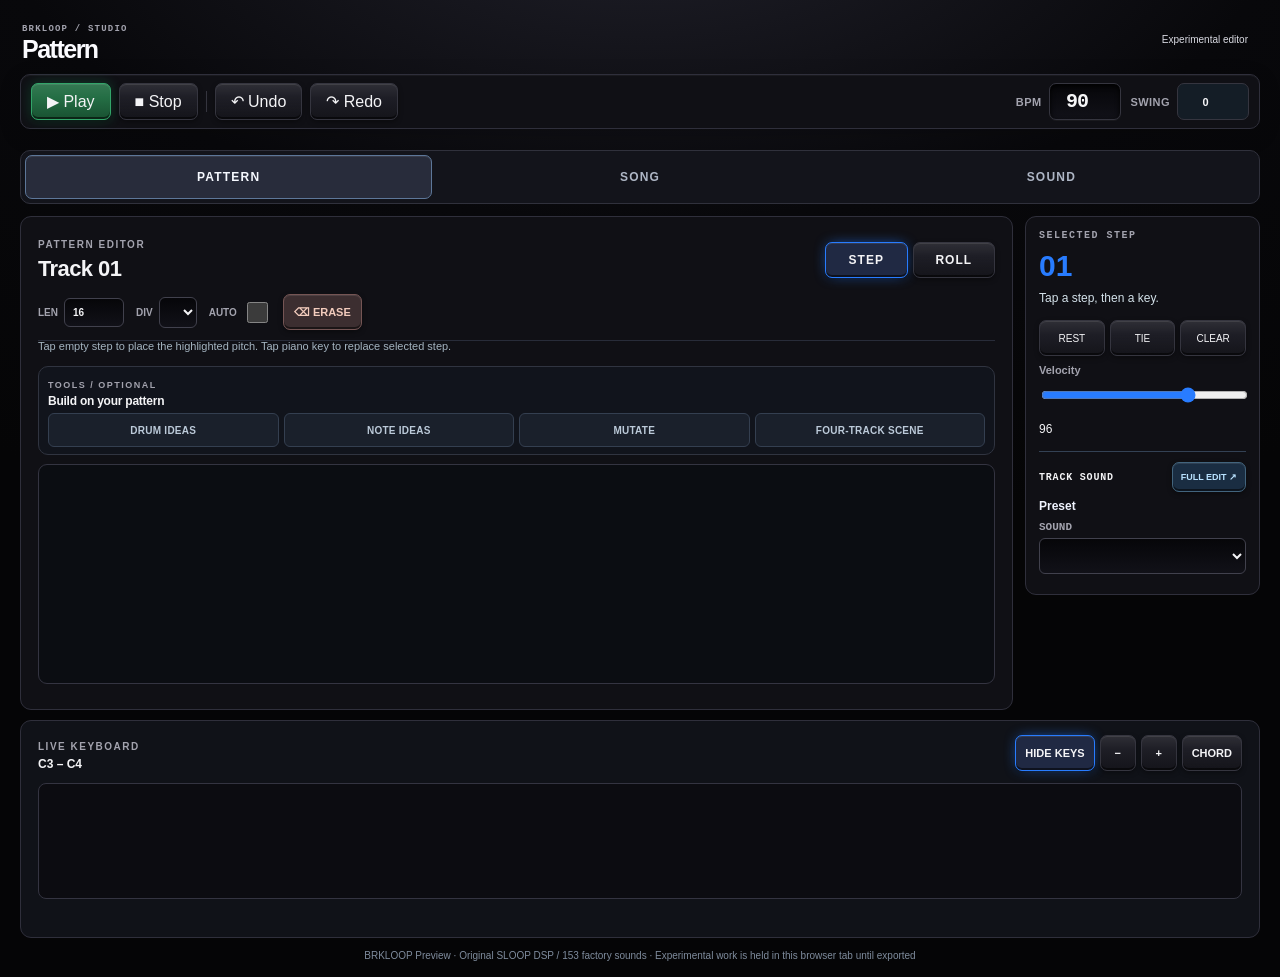
==== research/hybrid-editor/index.html @ 35d9f46b "feat(sound UX): add single-click audition of selected synth or drum kit above live sound visualizati" ====
<!doctype html>
<html lang="en"><head>
<meta charset="utf-8"><meta name="viewport" content="width=device-width,initial-scale=1,viewport-fit=cover">
<title>BRKLOOP — hybrid editor research</title>
<link rel="stylesheet" href="./prototype.css">
</head><body>
<div class="shell">
<header><div><small>BRKLOOP / STUDIO</small><h1 id="workspace-title">Pattern</h1></div><div class="status" id="status">Experimental editor</div></header>
<div class="topbar"><button id="play">▶ Play</button><button id="stop">■ Stop</button><span class="divider"></span><button id="undo" aria-label="Undo">↶ Undo</button><button id="redo" aria-label="Redo">↷ Redo</button><div class="transport-tempo"><label>BPM <input id="bpm" type="number" min="40" max="240" step="1" value="90" inputmode="numeric"></label>
<label>SWING <input id="swing" type="number" min="0" max="100" step="1" value="0" inputmode="numeric"></label></div></div>
<div class="tracks" id="tracks"></div>
<nav class="workspace-tabs" aria-label="Main workspace">
  <button id="pattern-tab" aria-pressed="true">PATTERN</button>
  <button id="song-tab" aria-pressed="false">SONG</button>
  <button id="sound-tab" aria-pressed="false">SOUND</button>
  <span id="sound-name" class="hint">Edit patterns, arrange sections or shape sound</span>
</nav>
<main class="workspace" id="workspace">
<section class="editor" id="pattern-panel">
  <div class="editor-head"><div><small>PATTERN EDITOR</small><h2 id="track-title">Track 01</h2></div><div class="mode" role="group" aria-label="Editor mode"><button id="step-mode" aria-pressed="true">STEP</button><button id="roll-mode" aria-pressed="false">ROLL</button></div></div>
  <div class="edit-options"><label>LEN <input id="length" type="number" min="1" max="64" value="16"></label><label>DIV <select id="division"></select></label><label class="auto-label">AUTO <input id="auto" type="checkbox"></label>
<div class="roll-pitch-nav" id="roll-pitch-nav" hidden><button id="roll-down" aria-label="Lower piano roll octave">−</button><strong id="roll-range">C3–B3</strong><button id="roll-up" aria-label="Raise piano roll octave">+</button></div>
<button id="quick-erase" class="quick-erase" aria-label="Erase selected note or step">⌫ ERASE</button></div>
<div class="edit-hint" id="edit-hint">Tap empty step to place the highlighted pitch. Tap piano key to replace selected step.</div>
  <section class="tool-workbench" id="tool-workbench" aria-label="Pattern ideas and transformations">
    <div class="tool-head">
      <div><small>TOOLS / OPTIONAL</small><strong id="tool-workbench-title">Build on your pattern</strong></div>
      <span class="tool-context" id="tool-context">Select an idea below</span>
    </div>
    <div class="tool-choices" id="tool-choices" role="group" aria-label="Pattern tool">
      <button id="tool-groove" type="button" aria-pressed="false" aria-expanded="false">DRUM IDEAS</button>
      <button id="tool-melody" type="button" aria-pressed="false" aria-expanded="false">NOTE IDEAS</button>
      <button id="tool-mutation" type="button" aria-pressed="false" aria-expanded="false">MUTATE</button>
      <button id="tool-scene" type="button" aria-pressed="false" aria-expanded="false">FOUR-TRACK SCENE</button>
    </div>
  </section>
  <div id="grid" class="editor-canvas" aria-label="Pattern canvas"></div>
  <section class="tool-dock" id="tool-dock">
    <div class="tool-content" id="tool-content" hidden>
<section class="scene-panel" id="scene-panel" aria-label="Compose four linked tracks">
  <div class="scene-heading">
    <div><small>COMPOSE / FOUR TRACKS</small><strong>Build a scene</strong>
      <p>Kick-locked bass · shared chord progression · arpeggio follows hi-hats. One Preview, one Apply, one Undo.</p>
    </div>
    <span class="scene-chip">4 TRACKS / SLOOP DSP</span>
  </div>
  <div class="scene-controls">
    <label>ROOT<select id="scene-root" aria-label="Scene root key">
      <option value="0">C</option><option value="1">C♯</option><option value="2">D</option>
      <option value="3">D♯</option><option value="4">E</option><option value="5">F</option>
      <option value="6">F♯</option><option value="7">G</option><option value="8">G♯</option>
      <option value="9">A</option><option value="10">A♯</option><option value="11">B</option>
    </select></label>
    <label>MODE<select id="scene-scale" aria-label="Scene musical mode">
      <option value="MINOR">MINOR</option><option value="MAJOR">MAJOR</option>
    </select></label>
    <label>CHORDS<select id="scene-progression" aria-label="Scene progression">
      <option value="MINOR">i–VI–III–VII</option>
      <option value="POP">I–V–vi–IV</option>
      <option value="CYCLE">I–vi–IV–V</option>
      <option value="RISE">I–IV–V–vi</option>
    </select></label>
    <label>DRUM GROOVE<select id="scene-groove" aria-label="Scene drum groove">
      <option value="DNB">DRUM &amp; BASS</option>
      <option value="HOUSE">HOUSE</option><option value="BREAK">BREAK</option>
      <option value="BOOM_BAP">BOOM BAP</option><option value="AMAPIANO">AMAPIANO</option>
    </select></label>
    <label>FEEL<select id="scene-feel" aria-label="Scene interplay">
      <option value="DRIVE">DRIVE</option><option value="TIGHT">TIGHT</option>
      <option value="AIRY">AIRY</option>
    </select></label>
    <label>BARS<select id="scene-length" aria-label="Scene bars">
      <option value="64">4 · 64 STEPS</option><option value="32">2 · 32 STEPS</option>
      <option value="16">1 · 16 STEPS</option>
    </select></label>
  </div>
  <div class="groove-actions scene-actions">
    <button id="scene-preview" type="button">PREVIEW SCENE</button>
    <button id="scene-next" type="button">NEXT VARIATION</button>
    <button id="scene-apply" type="button" disabled>APPLY ALL FOUR</button>
    <button id="scene-cancel" type="button" disabled>CANCEL</button>
    <span id="scene-meta" role="status" aria-live="polite">Keeps sounds and BPM. Apply replaces all four scores, synchronizes LEN/DIV, and clears old per-step locks/fills.</span>
  </div>
  <div class="scene-visual" id="scene-visual" aria-label="Shared scene drum, bass, chord and arpeggio steps"></div>
</section>
<section class="groove-panel" id="groove-panel" aria-label="Drum groove ideas" hidden>
  <div class="groove-top">
    <div><small>IDEAS / DRUM GROOVE</small><strong>Build a beat</strong><p>Preview uses the native SLOOP drum kit; Apply is one Undo step.</p></div>
    <label class="groove-select">STYLE<select id="groove-style" aria-label="Groove style">
      <option value="HOUSE">HOUSE</option><option value="BREAK">BREAK</option>
      <option value="BOOM_BAP">BOOM BAP</option><option value="DNB">DRUM &amp; BASS</option>
      <option value="AMAPIANO">AMAPIANO</option>
    </select></label>
  </div>
  <div class="groove-actions">
    <button id="groove-preview" type="button">PREVIEW</button>
    <button id="groove-next" type="button">NEXT VARIATION</button>
    <button id="groove-apply" type="button" disabled>APPLY</button>
    <button id="groove-cancel" type="button" disabled>CANCEL</button>
    <span id="groove-meta" role="status" aria-live="polite">No preview · original pattern unchanged</span>
  </div>
  <div class="groove-visual" id="groove-visual" aria-label="Non-destructive drum groove preview"></div>
</section>
<section class="melody-panel" id="melody-panel" aria-label="Bass chords and arpeggio ideas">
  <div class="melody-top">
    <div><small>IDEAS / MELODIC PART</small><strong>Build a part</strong>
      <p>Uses your selected native SLOOP instrument. Preview does not change the score; Apply creates one Undo step.</p>
    </div>
    <span class="melody-length-hint" id="melody-length-hint">LEN 16 · 1 BAR</span>
  </div>
  <div class="melody-controls">
    <label>PART<select id="melody-role" aria-label="Musical part">
      <option value="BASS">BASS</option><option value="CHORD">CHORDS</option><option value="ARP">ARPEGGIO</option>
    </select></label>
    <label>ROOT<select id="melody-root" aria-label="Root key">
      <option value="0">C</option><option value="1">C♯</option><option value="2">D</option><option value="3">D♯</option>
      <option value="4">E</option><option value="5">F</option><option value="6">F♯</option><option value="7">G</option>
      <option value="8">G♯</option><option value="9">A</option><option value="10">A♯</option><option value="11">B</option>
    </select></label>
    <label>MODE<select id="melody-scale" aria-label="Musical scale">
      <option value="MINOR">MINOR</option><option value="MAJOR">MAJOR</option>
    </select></label>
    <label>CHORDS<select id="melody-progression" aria-label="Chord progression">
      <option value="MINOR">i–VI–III–VII</option><option value="POP">I–V–vi–IV</option>
      <option value="CYCLE">I–vi–IV–V</option><option value="RISE">I–IV–V–vi</option>
    </select></label>
    <label>RHYTHM<select id="melody-rhythm" aria-label="Pattern rhythm">
      <option value="STRAIGHT">STRAIGHT</option><option value="SPARSE">SPARSE</option>
      <option value="SYNCOPATED">SYNCOPATED</option>
    </select></label>
  </div>
  <div class="groove-actions">
    <button id="melody-preview" type="button">PREVIEW</button>
    <button id="melody-next" type="button">NEXT VARIATION</button>
    <button id="melody-apply" type="button" disabled>APPLY</button>
    <button id="melody-cancel" type="button" disabled>CANCEL</button>
    <span id="melody-meta" role="status" aria-live="polite">No preview · Press Play to hear generated parts.</span>
  </div>
  <div class="melody-visual" id="melody-visual" aria-label="Non-destructive melodic idea preview"></div>
</section>
<section class="mutation-panel" id="mutation-panel" aria-label="Mutate existing pattern">
  <div class="mutation-heading">
    <div><small>EVOLVE / THIS TRACK</small><strong>Mutate your pattern</strong>
      <p>Rework the current notes or hits. Preserve the instrument, chord pitches and original score until Apply.</p>
    </div>
    <span class="mutation-preserved" id="mutation-preserved">SOURCE / EMPTY</span>
  </div>
  <div class="mutation-controls">
    <label>FOCUS<select id="mutation-mode" aria-label="Mutation focus">
      <option value="SHIFT">RHYTHM SHIFT</option>
      <option value="FILL">DENSITY +</option>
      <option value="THIN">DENSITY −</option>
      <option value="ACCENT">ACCENTS</option>
      <option value="HUMANIZE">MICROTIMING</option>
    </select></label>
    <label>AMOUNT <output for="mutation-amount" id="mutation-amount-value">35%</output>
      <input id="mutation-amount" aria-label="Mutation amount" type="range" min="0" max="100" step="5" value="35">
    </label>
  </div>
  <div class="groove-actions">
    <button id="mutation-preview" type="button">PREVIEW MUTATION</button>
    <button id="mutation-next" type="button">NEXT VARIATION</button>
    <button id="mutation-apply" type="button" disabled>APPLY</button>
    <button id="mutation-cancel" type="button" disabled>CANCEL</button>
    <span id="mutation-meta" role="status" aria-live="polite">Enter notes or drum hits first.</span>
  </div>
  <div class="mutation-visual" id="mutation-visual" aria-label="Pattern before and after mutation"></div>
</section>
    </div>
  </section>
</section>
<section class="editor song-workspace" id="song-workspace" hidden>
<section class="song-panel" id="song-panel" aria-label="Song arranger">
  <div class="song-head"><div><small>SONG / ARRANGEMENT</small><strong>Arrange a song</strong>
    <p>Generate distinct intro, verse, chorus, breakdown and outro sections. Audition each part or play the complete song with native SLOOP.</p>
  </div><span class="song-chip" id="song-chip">MULTI-SCENE</span></div>
  <div class="song-controls">
    <label>FORM<select id="song-form" aria-label="Song form">
      <option value="FULL">FULL · 8 SECTIONS</option><option value="SHORT">SHORT · 4 SECTIONS</option>
    </select></label>
    <label>ROOT<select id="song-root" aria-label="Song key root">
      <option value="0">C</option><option value="1">C♯</option><option value="2">D</option>
      <option value="3">D♯</option><option value="4">E</option><option value="5">F</option>
      <option value="6">F♯</option><option value="7">G</option><option value="8">G♯</option>
      <option value="9" selected>A</option><option value="10">A♯</option><option value="11">B</option>
    </select></label>
    <label>SCALE<select id="song-scale" aria-label="Song scale">
      <option value="MINOR">MINOR</option><option value="MAJOR">MAJOR</option>
    </select></label>
    <label>HARMONY<select id="song-progression" aria-label="Song progression">
      <option value="MINOR">i–VI–III–VII</option><option value="POP">I–V–vi–IV</option>
      <option value="CYCLE">I–vi–IV–V</option><option value="RISE">I–IV–V–vi</option>
    </select></label>
    <label>GROOVE<select id="song-groove" aria-label="Song groove">
      <option value="DNB">DRUM &amp; BASS</option><option value="BREAK">BREAK</option>
      <option value="HOUSE">HOUSE</option><option value="BOOM_BAP">BOOM BAP</option>
      <option value="AMAPIANO">AMAPIANO</option>
    </select></label>
  </div>
  <div class="groove-actions song-actions">
    <button id="song-generate" type="button">GENERATE SONG</button>
    <button id="song-next" type="button" disabled>EVOLVE UNLOCKED</button>
    <button id="song-play" type="button" disabled>▶ PLAY SONG</button>
    <button id="song-apply" type="button" disabled>APPLY SECTION</button>
    <button id="song-export" type="button" disabled>EXPORT JSON</button>
    <button id="song-cancel" type="button" disabled>CANCEL</button>
  </div>
  <div class="song-now" id="song-now" role="status" aria-live="polite">Generate a song. Your current four-track pattern is preserved until Apply Section.</div>
  <div class="song-timeline" id="song-timeline" aria-label="Song section timeline"></div>
  <div class="song-editbar" id="song-editbar" hidden aria-label="Selected song section controls">
    <label>SELECTED DURATION<select id="song-repeats" aria-label="Selected section duration" disabled>
      <option value="1">4 BARS</option>
      <option value="2">8 BARS</option>
      <option value="3">12 BARS</option>
      <option value="4">16 BARS</option>
    </select></label>
    <div class="song-edit-actions">
      <button id="song-left" type="button" aria-label="Move section left" disabled>← MOVE</button>
      <button id="song-right" type="button" aria-label="Move section right" disabled>MOVE →</button>
      <button id="song-lock" type="button" disabled>LOCK</button>
      <button id="song-regen" type="button" disabled>REMAKE</button>
      <details class="song-more" id="song-more">
        <summary>MORE ACTIONS</summary>
        <div class="song-more-actions">
          <button id="song-duplicate" type="button" disabled>DUPLICATE</button>
          <button id="song-delete" type="button" disabled>DELETE</button>
          <button id="song-edit-undo" type="button" disabled>↶ SONG UNDO</button>
          <button id="song-edit-redo" type="button" disabled>↷ SONG REDO</button>
        </div>
      </details>
    </div>
  </div>
  <p class="song-footnote">Move, duplicate or delete sections; duration repeats each native 4-bar scene for 4–16 bars. Lock a keeper, then Evolve Unlocked to regenerate only the others. Song Undo/Redo manages arrangement edits separately from the pattern editor's Undo. Play Song loops through the complete form. Apply Section copies the selected native scene to the editor; Export JSON preserves the full edited arrangement.</p>
</section>
</section>
<section class="editor sound-panel" id="sound-panel" hidden>
  <div class="sound-header">
    <div class="sound-identity"><small>SOUND WORKSPACE · SLOOP DSP</small><h2 id="sound-title">Wobble</h2><span class="hint" id="sound-subtitle">Native factory preset</span></div>
    <div class="sound-header-actions">
      <button type="button" id="sound-audition" aria-label="Hear selected native instrument">▶ HEAR</button>
      <span class="sound-live"><span class="live-dot"></span> NATIVE DSP</span>
    </div>
  </div>
  <div class="sound-selectors">
    <label id="engine-wrap">ENGINE<select id="engine-select" aria-label="Sound engine"></select></label>
    <label id="preset-wrap">FACTORY SOUND<select id="preset-select" aria-label="Factory preset"></select></label>
    <label id="kit-wrap" hidden>DRUM KIT<select id="kit-select" aria-label="Drum kit"></select></label>
  </div>
  <div class="sound-scope" id="sound-scope">
    <div class="scope-head"><div><small>AUDIO / ORIGINAL SLOOP ENGINE</small><strong>Oscilloscope</strong></div>
      <div class="scope-stats"><span id="scope-state">PLAY OR AUDITION TO SEE SIGNAL</span><strong id="scope-peak">—</strong></div>
    </div>
    <canvas id="scope-canvas" width="960" height="180" role="img" aria-label="Actual mono sum of the native SLOOP audio output"></canvas>
    <div class="scope-footer">REAL OUTPUT · stereo sum · 96-point sample · ~11 updates/sec</div>
  </div>
  <section class="sound-visuals" id="sound-visuals" aria-label="Visual sound shaping">
    <div class="sound-viz" data-viz="envelope">
      <button class="viz-jump" type="button" data-sound-jump="envelope" aria-label="Edit amplitude envelope">
        <span class="viz-title">ENVELOPE</span><span class="viz-cta">EDIT ↗</span>
      </button>
      <svg id="viz-envelope" viewBox="0 0 320 112" role="img" aria-label="ADSR amplitude envelope shape">
        <path class="viz-grid" d="M 8 98 H 310 M 8 55 H 310 M 8 12 H 310"/>
        <path class="viz-area" id="viz-env-fill" d=""/>
        <path class="viz-line" id="viz-env-line" d=""/>
        <g id="viz-env-handles"></g>
      </svg>
      <div class="viz-caption" id="viz-envelope-caption">Attack · Decay · Sustain · Release</div>
    </div>
    <div class="sound-viz" data-viz="lfo">
      <button class="viz-jump" type="button" data-sound-jump="lfo" aria-label="Edit LFO modulation">
        <span class="viz-title">LFO</span><span class="viz-cta">EDIT ↗</span>
      </button>
      <svg id="viz-lfo" viewBox="0 0 320 112" role="img" aria-label="LFO wave shape preview">
        <path class="viz-grid" d="M 8 56 H 310 M 8 12 H 310 M 8 100 H 310"/>
        <path class="viz-line" id="viz-lfo-line" d=""/>
      </svg>
      <div class="viz-caption" id="viz-lfo-caption">Wave · Rate · Modulation</div>
    </div>
    <div class="sound-viz" data-viz="filter">
      <button class="viz-jump" type="button" data-sound-jump="filter" aria-label="Edit filter shaping">
        <span class="viz-title">FILTER</span><span class="viz-cta">EDIT ↗</span>
      </button>
      <svg id="viz-filter" viewBox="0 0 320 112" role="img" aria-label="Schematic filter shape preview">
        <path class="viz-grid" d="M 8 98 H 310 M 8 55 H 310 M 8 12 H 310"/>
        <path class="viz-area" id="viz-filter-fill" d=""/>
        <path class="viz-line" id="viz-filter-line" d=""/>
      </svg>
      <div class="viz-caption" id="viz-filter-caption">Cutoff / resonance-style representation · schematic</div>
    </div>
  </section>
  <nav class="sound-pages" id="sound-pages" aria-label="Sound section">
    <button data-sound-page="tone" aria-pressed="true">TONE</button>
    <button data-sound-page="envelope" aria-pressed="false">ENV</button>
    <button data-sound-page="lfo" aria-pressed="false">LFO</button>
    <button data-sound-page="fx" aria-pressed="false">FX</button>
    <button data-sound-page="performance" aria-pressed="false">PLAY</button>
    <button data-sound-page="mix" aria-pressed="false">MIX</button>
    <button data-sound-page="advanced" aria-pressed="false">ALL</button>
  </nav>
  <section class="sound-page" data-page="tone">
    <div class="sound-section"><div class="section-title">INSTRUMENT CONTROLS <span class="section-info">LIVE · ORIGINAL SLOOP DSP</span></div><div class="sound-controls sound-dials" id="sound-macros"></div></div>
    <details class="sound-extras" id="tone-extras"><summary>FILTER · PITCH · OTHER CONTROLS</summary>
      <div class="sound-section"><div class="sound-controls" id="sound-shape"></div></div>
    </details>
  </section>
  <section class="sound-page" data-page="envelope" hidden>
    <div class="sound-section"><div class="section-title">AMPLITUDE ENVELOPE <span class="section-info">ATTACK · DECAY · SUSTAIN · RELEASE</span></div><div class="sound-controls" id="sound-envelope"></div></div>
  </section>
  <section class="sound-page" data-page="lfo" hidden>
    <div class="sound-section"><div class="section-title">LOW-FREQUENCY OSCILLATOR <span class="section-info">MODULATION DESTINATIONS</span></div><div class="sound-controls" id="sound-lfo"></div></div>
  </section>
  <section class="sound-page" data-page="fx" hidden>
    <div class="sound-section"><div class="section-title">TRACK EFFECTS <span class="section-info">SEND · INSERT · MIX</span></div><div class="sound-controls" id="sound-fx"></div></div>
  </section>
  <section class="sound-page" data-page="performance" hidden>
    <div class="sound-section"><div class="section-title">SEQUENCER, ARP &amp; VOICE</div><div class="sound-controls" id="sound-performance"></div></div>
  </section>
  <section class="sound-page" data-page="mix" hidden>
    <div class="sound-section"><div class="section-title">TRACK MIXER</div><div class="sound-controls" id="sound-mix"></div></div>
  </section>
  <section class="sound-page" data-page="advanced" hidden>
    <div class="sound-section"><div class="section-title">ORIGINAL SLOOP PARAMETERS</div><p class="hint">The complete source parameter catalog, including rarely used features. Search by name or numeric parameter ID.</p>
    <label class="sound-search-label">SEARCH <input id="sound-search" type="search" placeholder="LFO filter, 14, glide…" autocomplete="off"></label></div>
    <details class="sound-advanced" id="all-params"><summary>TRACK PARAMETERS · <span id="param-count">63</span></summary><div class="sound-controls" id="sound-advanced-controls"></div></details>
    <details class="sound-advanced" id="all-globals"><summary>GLOBAL / MASTER · <span id="global-count">49</span></summary><p class="hint">Some device, MIDI, save and system commands are hardware-only. A visible parameter is not proof of browser audio support.</p><div class="sound-controls" id="sound-global-controls"></div></details>
  </section>
</section>
<aside class="inspector" id="inspector"><div class="label">SELECTED STEP</div><div class="selected" id="selected">01</div><div id="notes">Tap a step, then a key.</div><div class="inspector-actions"><button id="rest">REST</button><button id="tie">TIE</button><button id="clear">CLEAR</button></div><label>Velocity <input type="range" id="velocity" min="1" max="127" value="96"></label><output id="velocity-value">96</output><div class="quick-sound" id="quick-sound">
    <div class="quick-sound-head"><strong>TRACK SOUND</strong><button type="button" id="quick-sound-open">FULL EDIT ↗</button></div>
    <div class="quick-sound-name" id="quick-sound-name">Preset</div>
    <label class="quick-sound-preset">SOUND
      <select id="quick-sound-preset" aria-label="Choose track sound"></select>
    </label>
    <div class="quick-sound-controls" id="quick-sound-controls"></div>
  </div></aside>
</main>
<div class="keyboard-area" id="keyboard-area">
<div class="keys-head"><div><small>LIVE KEYBOARD</small><strong id="key-label">C3 – C4</strong></div><div><button id="toggle-keyboard" aria-pressed="true">HIDE KEYS</button><button id="oct-down" aria-label="Octave down">−</button><button id="oct-up" aria-label="Octave up">+</button><button id="chord" aria-pressed="false">CHORD</button><button id="chord-done" hidden>Done</button><button id="chord-cancel" hidden>Cancel</button></div></div>
<div id="keyboard" class="keyboard"></div>
<div id="chord-preview" class="hint"></div>
</div>
<footer>BRKLOOP Preview · Original SLOOP DSP / 153 factory sounds · Experimental work is held in this browser tab until exported</footer>
</div>
<script type="module" src="./prototype.js"></script>
</body></html>
---- research/hybrid-editor/prototype.css ----
:root{color-scheme:dark;--bg:#10141a;--surface:#1a222b;--card:#222c37;--edge:#394754;--light:#e8f1f4;--muted:#91a5b4;--accent:#ebbd70;--lane:#81c4d0;font-family:Inter,-apple-system,BlinkMacSystemFont,"Segoe UI",sans-serif}
*{box-sizing:border-box}body{margin:0;background:radial-gradient(ellipse at top,#27343c 0%,#10141a 55%);color:var(--light)}
button,input,select{font:inherit}button{cursor:pointer;border-radius:7px;border:1px solid var(--edge);background:var(--card);color:var(--light);min-height:36px;touch-action:manipulation}button:focus-visible,input:focus-visible,select:focus-visible{outline:2px solid var(--accent);outline-offset:2px}button[aria-pressed="true"]{border-color:var(--accent);background:#524131;color:#ffe5b1}
input,select{border:1px solid var(--edge);background:#17212a;color:var(--light);border-radius:6px;padding:8px}input[type=checkbox]{width:21px;height:21px;accent-color:var(--accent)}
.shell{max-width:1500px;margin:0 auto;padding:20px 24px;display:grid;gap:12px}
header,.topbar,.editor-head,.edit-options,.keys-head{display:flex;align-items:center;justify-content:space-between;gap:12px}header{padding:6px 3px}header h1{font-size:28px;letter-spacing:-.8px;margin:2px 0}small,.label{font-size:10px;letter-spacing:1.5px;font-weight:850;color:var(--muted)}.status,.hint{font-size:11px;color:var(--muted)}.status{white-space:nowrap;padding:9px;background:#1f3036;border-radius:7px;border:1px solid #40535b}
.topbar{justify-content:flex-start;background:var(--surface);border:1px solid var(--edge);padding:10px;border-radius:10px;flex-wrap:wrap}.topbar>button{padding:0 15px}.topbar>#play{background:#3d684b;border-color:#709476}.topbar .hint{margin-left:auto}.divider{height:21px;width:1px;background:var(--edge)}
.tracks{display:grid;grid-template-columns:repeat(4,minmax(0,1fr));gap:9px}.track{display:flex;flex-direction:column;text-align:left;gap:3px;padding:10px 12px;min-width:0;background:#1b2731}.track.active{border-color:var(--accent);background:#283542}.track small{font-size:9px}.track strong{font-size:12px}.track span{font-size:10px;color:var(--muted)}
.workspace{display:grid;grid-template-columns:minmax(0,1fr) 235px;gap:12px;align-items:start}
.editor,.inspector,.keyboard-area{background:var(--surface);border:1px solid var(--edge);border-radius:11px;padding:17px;min-width:0}
.editor{min-height:395px}.editor-head h2{font-size:22px;letter-spacing:-.6px;margin:4px 0}.mode{display:grid;grid-template-columns:1fr 1fr;min-width:170px;gap:5px}.mode button{font-size:12px;font-weight:900;letter-spacing:1px}
.edit-options{justify-content:flex-start;flex-wrap:wrap;margin:16px 0 14px}.edit-options label{display:flex;gap:6px;align-items:center;font-size:10px;color:var(--muted);font-weight:750}.edit-options input[type=number]{width:60px}.edit-options select{max-width:95px}.tools{display:flex;gap:4px;margin-left:auto}.tools button{font-size:11px;padding:0 10px}
.editor-canvas{border-radius:9px;border:1px solid #31414e;background:#141e28;max-height:min(510px,57vh);overflow:auto;padding:12px;overscroll-behavior:contain;scrollbar-color:#44535f transparent}
.step-section{margin-bottom:18px}.step-section:last-child{margin:0}.section-title{font-size:10px;font-weight:850;letter-spacing:1px;color:var(--muted);margin-bottom:8px}
.step-row{display:grid;grid-template-columns:repeat(8,minmax(0,1fr));gap:6px;margin-bottom:7px}.step-cell{min-width:0;height:58px;border:1px solid #43515c;background:#24313b;position:relative;display:flex;flex-direction:column;align-items:center;justify-content:center;gap:4px}
.step-cell .number{font-size:10px;color:#8ea5b3;font-variant-numeric:tabular-nums}.step-cell .pitch{font-size:11px;font-weight:800;color:#e7e9e7}.step-cell.active{background:#534732;border-color:#cda46a}.step-cell.selected{outline:2px solid var(--accent);outline-offset:-3px}
.roll-scroll{overflow:auto;max-width:100%;max-height:100%;border-radius:5px;scrollbar-color:#586a78 #17222b}
.roll-grid{display:grid;min-width:max-content;grid-auto-rows:35px;gap:1px;background:#354555;border:1px solid #374755;width:max-content}
.roll-corner,.roll-step,.roll-note-label,.roll-cell{display:flex;justify-content:center;align-items:center;min-width:0;background:#1b2833;font-size:10px}
.roll-step{font-weight:750;color:var(--muted);position:sticky;top:0;z-index:2}
.roll-corner{position:sticky;top:0;left:0;z-index:4}
.roll-note-label{position:sticky;left:0;z-index:3;color:#a9becc;background:#253441;font-weight:750}
.roll-cell{border:0;border-radius:0;min-height:35px;height:35px;background:#1b2833;color:transparent;padding:0;touch-action:pan-x pan-y}
.roll-cell.beat{background:#253441}.roll-cell.on{background:#b68d5d;color:#10151b}
.roll-cell.selected{box-shadow:inset 0 0 0 2px #f6d9a4}
.roll-cell:focus-visible{outline-offset:-2px;z-index:1}.roll-cell.empty-selected{background:#3c4541}
.inspector{display:grid;gap:11px}.inspector .selected{font-size:30px;font-weight:900;color:var(--accent)}.inspector #notes{font-size:12px;color:#d3e1e9;min-height:21px}.inspector-actions{display:flex;gap:5px}.inspector-actions button{flex:1;font-size:10px;padding:0 4px}.inspector label{font-size:11px;color:var(--muted);font-weight:700}.inspector input{width:100%;accent-color:var(--accent)}.inspector output{font-size:12px}
.keyboard-area{padding:14px 17px}.keys-head{margin-bottom:12px}.keys-head strong{display:block;margin-top:3px;font-size:12px}.keys-head>div:last-child{display:flex;flex-wrap:wrap;gap:5px}.keys-head button{min-width:36px;padding:0 9px;font-size:11px;font-weight:800}
.keyboard{height:116px;position:relative;touch-action:manipulation;background:#131922;border-radius:8px;overflow:hidden;border:1px solid #4d5662}
.piano-whites{display:grid;grid-template-columns:repeat(8,minmax(0,1fr));gap:2px;height:100%}
.white-key{height:100%;border-radius:0 0 6px 6px;background:linear-gradient(#faf8f2,#ced5d9);color:#37444f;border-color:#aaa;display:flex;align-items:flex-end;justify-content:center;padding-bottom:10px;font-size:11px;font-weight:900}
.black-key{position:absolute;top:0;width:8.2%;height:62%;transform:translateX(-50%);background:linear-gradient(#465463,#121a22);border-radius:0 0 5px 5px;border-color:#1a2530;z-index:1;font-size:9px;padding-top:35px;font-weight:800}
.piano-key.chosen{outline:3px solid var(--accent);outline-offset:-3px}.piano-key:active{background:var(--accent);color:#151a20}
#chord-preview{margin-top:8px;min-height:16px}footer{text-align:center;color:#83939f;font-size:10px;padding:2px}
@media(max-width:900px){.shell{padding:11px}.workspace{grid-template-columns:1fr}.editor{min-height:320px;padding:12px}.inspector{grid-template-columns:repeat(2,minmax(0,1fr));gap:8px;padding:12px}.inspector .selected{font-size:23px}.inspector .hint{grid-column:1/-1}.inspector-actions{grid-column:1/-1}.inspector label,.inspector input{align-self:center}.editor-canvas{max-height:46vh}.topbar .hint{display:none}.tracks{gap:5px}.track{padding:9px 6px}.keyboard-area{padding:11px}.shell{gap:9px}}
@media(max-width:390px){.shell{padding:7px;gap:7px}header h1{font-size:23px}.status{padding:7px;font-size:9px}.track strong{font-size:10px}.track span{font-size:9px}.editor-head h2{font-size:18px}.mode{min-width:140px}.step-row{gap:3px}.step-cell{height:55px}.step-cell .pitch{font-size:10px}.edit-options{gap:6px}.tools{margin-left:0}.edit-options label{font-size:9px}.keyboard{height:97px}.white-key{font-size:9px}.black-key{font-size:8px}}


/* Preview Lab 02: direct musical entry and engine-aware native Sound workspace */
[hidden]{display:none!important}
.workspace-tabs{display:flex;gap:6px;align-items:center;flex-wrap:wrap;padding:6px;background:var(--surface);border:1px solid var(--edge);border-radius:9px}
.workspace-tabs button{padding:0 21px;font-weight:850;font-size:12px;letter-spacing:.8px}
.workspace-tabs .hint{margin-left:auto;margin-right:8px}
.workspace.sound-open{grid-template-columns:minmax(0,1fr)}
.edit-hint{font-size:11px;color:#a4b4c0;line-height:1.4;margin:-5px 0 12px}
.roll-pitch-nav{display:flex;align-items:center;gap:4px;margin-left:auto}
.roll-pitch-nav button{min-width:31px;min-height:36px}
.roll-pitch-nav strong{font-size:11px;color:#e6edf2;min-width:59px;text-align:center}
.quick-erase{background:#3c2e30;border-color:#755554;color:#f3ccbd;font-size:11px;padding:0 10px;font-weight:850;white-space:nowrap}
.editor-head{position:sticky;top:0;z-index:5;background:var(--surface);padding-bottom:7px}
.edit-options{position:sticky;top:60px;z-index:5;background:var(--surface);padding:3px 0 9px;margin:8px 0 6px}
.roll-step,.roll-note-label,.roll-cell{user-select:none;-webkit-user-select:none}
.roll-cell{cursor:crosshair}
.roll-cell.on{background:#d0a16a;color:#1c2024}
.roll-cell:active,.step-cell:active{filter:brightness(1.24)}
.roll-cell.selected{box-shadow:inset 0 0 0 2px #f9e3ae}
.sound-panel{min-height:0}
.sound-selectors{display:grid;grid-template-columns:repeat(2,minmax(0,1fr));gap:10px;margin:16px 0}
.sound-selectors label{display:flex;flex-direction:column;gap:7px;min-width:0;font-size:10px;letter-spacing:.6px;font-weight:800;color:var(--muted)}
.sound-selectors select{font-weight:800;width:100%;height:44px}
.sound-section{border-top:1px solid var(--edge);margin-top:13px;padding-top:13px}
.sound-controls{display:grid;grid-template-columns:repeat(auto-fit,minmax(155px,1fr));gap:10px;padding:7px 0}
.sound-control{background:#202c36;border:1px solid #394b57;border-radius:8px;display:flex;min-width:0;flex-direction:column;gap:8px;padding:11px}
.sound-control .control-title{display:flex;align-items:center;justify-content:space-between;gap:8px;color:#bacbd7;font-size:10px;font-weight:850;letter-spacing:.35px}
.sound-control .control-title output{font-size:11px;color:#f1d4a3;font-variant-numeric:tabular-nums;letter-spacing:0}
.sound-control input[type=range]{width:100%;padding:0;accent-color:var(--accent);border:none;cursor:ew-resize}
.sound-control select{height:36px;width:100%;font-size:12px}
.sound-advanced{border:1px solid var(--edge);border-radius:8px;margin-top:13px;padding:10px 13px}
.sound-advanced summary{cursor:pointer;min-height:30px;display:flex;align-items:center;font-size:12px;font-weight:850;color:var(--light)}
.sound-advanced summary::before{content:'+';color:var(--accent);margin-right:9px}
.sound-advanced[open] summary::before{content:'−'}
.sound-advanced p.hint{margin:8px 0}
.keyboard-area{z-index:8}
.keyboard-area .piano-key{touch-action:manipulation}
@media(max-width:900px){
 .workspace-tabs{position:sticky;top:0;z-index:12}
 .workspace-tabs button{flex:1}
 .workspace-tabs .hint{display:none}
 .editor-head{top:45px}
 .edit-options{top:105px;gap:5px}
 .editor-canvas{max-height:49vh}
 .edit-hint{font-size:10px;margin-bottom:7px}
 .sound-selectors{grid-template-columns:1fr}
 .sound-controls{grid-template-columns:repeat(2,minmax(0,1fr));gap:7px}
 .sound-control{padding:8px}
 .sound-panel{padding:13px}
 .keyboard-area{position:sticky;bottom:env(safe-area-inset-bottom, 0px);box-shadow:0 -4px 24px rgba(0,0,0,.5)}
 .keyboard-area.keys-collapsed{padding:8px 11px}
 .keyboard-area.keys-collapsed .keys-head{margin:0}
 .keys-head{gap:7px}
 .keys-head button{min-width:34px}
}
@media(max-width:390px){
 .edit-options{top:96px}
 .roll-pitch-nav{margin-left:0}
 .quick-erase{min-height:34px;padding:0 7px;font-size:10px}
 .sound-controls{grid-template-columns:repeat(2,minmax(0,1fr))}
 .sound-selectors select{height:41px}
 .editor-head{top:41px}
}

/* Native parity preview: transport is always visible while experimenting. */
.transport-tempo{display:flex;align-items:center;gap:10px;flex-wrap:wrap;margin-left:auto}
.transport-tempo label{display:flex;align-items:center;gap:7px;color:var(--muted);font-size:11px;font-weight:800;letter-spacing:.04em}
.transport-tempo input{width:72px;height:37px;text-align:center;background:#141d26;color:var(--light);border:1px solid var(--edge);border-radius:7px;font-weight:850}
.transport-tempo input:focus{outline:2px solid var(--accent)}
.sound-section .section-title{display:flex;gap:7px;align-items:center;justify-content:space-between}
.section-info{font-size:10px;opacity:.6;font-weight:500;text-align:right}
@media(max-width:550px){
  .topbar{flex-wrap:wrap}
  .transport-tempo{width:100%;margin-left:0;justify-content:space-between;border-top:1px solid var(--edge);padding-top:8px}
  .transport-tempo label{flex:1;justify-content:space-between}
  .transport-tempo input{width:76px;height:40px}
  .sound-section .section-info{display:none}
}


/* Sound workspace v3: a compact instrument panel, not a database dump. */
.sound-panel{background:#161f29;border-color:#435260;padding:18px;min-height:0}
.sound-header{display:flex;justify-content:space-between;align-items:center;gap:14px;border-bottom:1px solid #334454;padding:0 0 14px}
.sound-identity h2{font-size:clamp(20px,3vw,29px);font-weight:820;line-height:1.15;margin:5px 0 3px;color:#f5e9d7}
.sound-identity small{font-size:10px;letter-spacing:1px}
.sound-identity .hint{font-weight:650;letter-spacing:.04em}
.sound-live{display:flex;align-items:center;gap:7px;flex:none;color:#b5cebb;font-size:10px;letter-spacing:.09em;font-weight:800}
.live-dot{width:7px;height:7px;border-radius:50%;background:#9cdb9f;box-shadow:0 0 10px #9cdb9f80}
.sound-selectors{grid-template-columns:repeat(2,minmax(0,1fr));gap:10px;margin:12px 0}
.sound-selectors label{color:#adbac6;font-size:10px}
.sound-selectors select{font-size:14px;height:44px;background:#202c38;border-color:#475967}
.sound-pages{display:flex;gap:4px;overflow-x:auto;scrollbar-width:thin;border:1px solid #3c4b5a;border-radius:9px;background:#101a23;padding:5px;margin:10px 0 13px;overscroll-behavior-x:contain}
.sound-pages button{min-width:70px;flex:1;padding:10px 12px;font-size:11px;font-weight:850;letter-spacing:.06em;white-space:nowrap;background:transparent;border:1px solid transparent;color:#a9bac8;min-height:41px}
.sound-pages button[aria-pressed=true]{color:#1a1c1e;background:#e8bf81;border-color:#e8bf81;box-shadow:0 1px 8px #e8bf8126}
.sound-pages button:active{filter:brightness(1.1)}
.sound-page{min-height:175px}
.sound-page .sound-section{border-top:0;margin:0;padding:0}
.sound-page .sound-section+.sound-section{margin-top:17px;padding-top:16px;border-top:1px solid #354455}
.sound-page .section-title{color:#d5dce4;font-size:11px;letter-spacing:.1em;margin-bottom:8px;line-height:1.5}
.sound-page .section-info{color:#7992a2}
.sound-page .sound-controls{grid-template-columns:repeat(2,minmax(0,1fr));gap:6px 10px;padding:0}
.sound-control{display:grid;grid-template-columns:minmax(95px,117px) minmax(0,1fr) 42px;align-items:center;column-gap:9px;min-height:54px;padding:10px 11px;border:1px solid #334656;border-radius:7px;background:#1e2b37}
.sound-control .control-name{font-size:12px;letter-spacing:0;font-weight:650;line-height:1.25;color:#cedae2;overflow-wrap:anywhere}
.sound-control .control-value{text-align:right;color:#ffcc81;font-size:13px;font-weight:850;font-variant-numeric:tabular-nums}
.sound-control input[type=range]{grid-column:2;width:100%;margin:0;padding:0;height:29px;accent-color:#ebb773;touch-action:none}
.sound-control select{grid-column:2 / span 2;width:100%;height:36px;min-height:36px;padding:5px 8px;font-size:12px;border-color:#516471;background:#131e27}
.sound-control:focus-within{border-color:#d5aa72;background:#263745}
.sound-help{font-size:13px;color:#aabcc9;line-height:1.6;padding:12px 5px}
.sound-search-label{display:flex;gap:12px;align-items:center;max-width:700px;font-size:11px;font-weight:750;color:#b4c8d5;margin:8px 0 16px}
.sound-search-label input{flex:1;min-width:0;font-size:14px;height:42px}
.sound-advanced{background:#1a2732;padding:11px;border-color:#415360}
.sound-advanced summary{font-size:12px;letter-spacing:.04em;color:#e2e7e9}
.sound-advanced .sound-controls{margin-top:11px}
.sound-advanced .hint{line-height:1.4}
.sound-panel input[type=range]::-webkit-slider-thumb{cursor:ew-resize}
@media(max-width:940px){
 .sound-panel{padding:12px}
 .sound-page .sound-controls{grid-template-columns:1fr}
 .sound-control{min-height:53px;grid-template-columns:minmax(105px,129px) minmax(0,1fr) 40px}
 .sound-pages{position:sticky;top:48px;z-index:11;box-shadow:0 8px 17px #080f1590;margin-top:8px}
 .sound-pages button{min-width:63px;flex:1 0 auto;padding:10px 8px}
}
@media(max-width:550px){
 .sound-panel{border-radius:9px}
 .sound-selectors{grid-template-columns:1fr;gap:9px}
 .sound-selectors select{height:42px}
 .sound-header{align-items:flex-start}
 .sound-live{font-size:9px;padding-top:3px}
 .sound-control{grid-template-columns:minmax(98px,114px) minmax(0,1fr) 35px;padding:8px 9px;column-gap:8px;min-height:51px}
 .sound-control .control-name{font-size:12px}
 .sound-control .control-value{font-size:12px}
 .sound-page .sound-controls{gap:5px}
 .sound-page .section-title{margin-bottom:6px}
 .sound-pages{top:45px}
}


/* SLOOP Live #88-inspired tactile skin, adapted for BRKLOOP's existing editor.
   Original controls and DSP bindings are unchanged. No external assets/fonts. */
:root{
  --bg:#060609;--surface:#101015;--card:#1b1b23;--edge:#35353f;
  --light:#f4f4f6;--muted:#a3a3ae;--accent:#287cff;--lane:#28a8e9;
  --glass:linear-gradient(180deg,#060609,#111118);
  --sheen:linear-gradient(180deg,rgba(255,255,255,.085),rgba(255,255,255,.01) 40%,rgba(0,0,0,.25));
  --key-shadow:inset 0 1px 0 rgba(255,255,255,.09),inset 0 -2px 0 rgba(0,0,0,.55),0 2px 5px rgba(0,0,0,.35);
}
body{background:radial-gradient(100% 65% at 50% -10%,#20202a 0%,#08080b 50%,#050506 100%);}
button{background:var(--card) var(--sheen);border-color:var(--edge);box-shadow:var(--key-shadow);
  transition:background-color .18s,color .18s,border-color .18s,box-shadow .22s,transform .08s;}
button:active:not(:disabled){transform:translateY(1px);filter:brightness(1.2);}
button[aria-pressed=true]{background:#202943;border-color:var(--accent);color:var(--light);
  box-shadow:var(--key-shadow),0 0 14px -4px var(--accent);}
input,select{background:var(--glass);border-color:#41414d;color:var(--light);}
header small,.label,.track small,.section-title,.groove-select{font-family:ui-monospace,Menlo,Consolas,monospace;}
header h1{color:#fbfbff;letter-spacing:-.06em;}
.topbar,.workspace-tabs,.editor,.keyboard-area,.inspector{background:var(--surface);border-color:#2f2f3b;}
.topbar{box-shadow:inset 0 1px 0 rgba(255,255,255,.045),0 6px 22px rgba(0,0,0,.16);}
.topbar #bpm{font-family:ui-monospace,Menlo,Consolas,monospace;font-size:20px;font-weight:900;letter-spacing:-.05em;
  background:var(--glass);box-shadow:inset 0 2px 5px #000,0 1px 0 #4443;}
.topbar>#play{background:#216c42 var(--sheen);border-color:#32a569;box-shadow:var(--key-shadow),0 0 12px #1ecc7044;}
.topbar>#play:hover{box-shadow:var(--key-shadow),0 0 20px #1ecc7070;}
.track{background:#17171e var(--sheen);border:1px solid #393944;box-shadow:var(--key-shadow);border-radius:8px;position:relative;overflow:hidden;}
.track:before{content:'';position:absolute;inset:0 auto 0 0;width:4px;background:var(--track-accent,#287cff);opacity:.8;}
.track:nth-child(1){--track-accent:#287cff;}
.track:nth-child(2){--track-accent:#1ecc70;}
.track:nth-child(3){--track-accent:#ffc618;}
.track:nth-child(4){--track-accent:#ff621a;}
.track.active{background:#1d202c;border-color:var(--track-accent);box-shadow:var(--key-shadow),0 0 19px -4px var(--track-accent);}
.shell[data-track="0"]{--accent:#287cff;}
.shell[data-track="1"]{--accent:#1ecc70;}
.shell[data-track="2"]{--accent:#ffc618;}
.shell[data-track="3"]{--accent:#ff621a;}
.editor-canvas{background:#0b0d12;border-color:#343441;}
.step-cell{background:#171a24;border-color:#373944;box-shadow:var(--key-shadow);}
.step-cell.active{background:#282e3f;border-color:var(--accent);box-shadow:var(--key-shadow),0 0 14px -4px var(--accent);}
.step-cell.selected{outline:2px solid var(--accent);}
.roll-grid{background:#22252f;border-color:#35353e;}
.roll-cell{background:#141721;}
.roll-cell.beat{background:#1d202d;}
.roll-cell.on{background:var(--accent);color:#07070a;box-shadow:inset 0 0 12px #fff4;}
.roll-cell.selected{box-shadow:inset 0 0 0 2px #fff;}
.sound-panel{background:#101015;border-color:#333541;}
.sound-control{background:#191b24;border-color:#313540;box-shadow:inset 0 1px 0 #ffffff0a;}
.sound-control:focus-within{background:#202434;border-color:var(--accent);}
.sound-pages{background:#0a0b10;border-color:#343441;}
.sound-pages button[aria-pressed=true]{background:var(--accent);border-color:var(--accent);color:#050509;box-shadow:0 0 16px -3px var(--accent);}
.sound-control input[type=range],.inspector input{accent-color:var(--accent);}
.sound-control .control-value{color:var(--accent);font-family:ui-monospace,Menlo,Consolas,monospace;}
.sound-header{border-bottom-color:#343441;}
.sound-identity h2{color:var(--light);}
.sound-section .section-title{color:var(--light);}
.keyboard{background:#0c0c11;border-color:#343441;}
.status{background:var(--glass);border-color:#343441;color:#dadbe3;box-shadow:inset 0 2px 6px #0006;}
.groove-panel{margin:6px 0 14px;padding:14px;background:#0c0d13;border:1px solid #343542;border-radius:11px;
  box-shadow:inset 0 1px 0 #ffffff0a;}
.groove-top{display:flex;justify-content:space-between;align-items:center;gap:14px;}
.groove-top strong{display:block;font-size:20px;line-height:1.1;margin:5px 0;}
.groove-top p{margin:4px 0 0;color:var(--muted);font-size:11px;line-height:1.4;}
.groove-select{display:grid;gap:5px;font-size:10px;color:var(--muted);font-weight:800;white-space:nowrap;}
.groove-select select{min-width:140px;height:40px;font-family:inherit;}
.groove-actions{display:flex;gap:6px;flex-wrap:wrap;align-items:center;margin:13px 0 11px;}
.groove-actions button{min-height:40px;padding:0 11px;font-size:11px;font-weight:850;letter-spacing:.03em;}
#groove-preview,#groove-next{border-color:#436290;}
#groove-apply:not(:disabled){background:#255632;border-color:#3bbb76;box-shadow:var(--key-shadow),0 0 16px -5px #1ecc70;}
#groove-meta{flex:1 1 190px;color:#adb1c1;font-size:11px;line-height:1.35;}
.groove-visual{display:grid;gap:3px;overflow-x:auto;overscroll-behavior-x:contain;padding:8px;
  border:1px solid #252b38;border-radius:7px;background:var(--glass);}
.groove-mini-row{display:grid;gap:3px;align-items:center;min-width:max-content;}
.groove-row-name{font:10px/16px ui-monospace,Menlo,Consolas,monospace;color:#bfc7d6;}
.groove-mini-cell{display:block;width:100%;height:14px;border-radius:2px;background:#1d202c;box-shadow:inset 0 1px 0 #ffffff09;}
.groove-mini-cell.beat{background:#292d3a;}
.groove-mini-cell.on{background:#ff621a;box-shadow:0 0 8px #ff621a85,inset 0 1px 1px #ffffff55;}
.groove-mini-row:nth-child(2) .groove-mini-cell.on{background:#ffc618;box-shadow:0 0 8px #ffc61865;}
.groove-mini-row:nth-child(3) .groove-mini-cell.on{background:#1ecc70;box-shadow:0 0 8px #1ecc7075;}
.groove-mini-row:nth-child(4) .groove-mini-cell.on{background:#287cff;box-shadow:0 0 8px #287cff75;}
@media(max-width:600px){
  .groove-panel{padding:10px;}
  .groove-top{align-items:flex-start;}
  .groove-top strong{font-size:17px;}
  .groove-select select{min-width:116px;max-width:130px;}
  .groove-actions button{flex:1 1 auto;}
  .groove-mini-cell{height:12px;min-width:11px;}
  .shell{padding:9px;gap:8px;}
  .sound-pages button{min-height:42px;}
}
@media(prefers-reduced-motion:reduce){
  button,.groove-mini-cell{transition:none!important;animation:none!important;}
}

/* Melodic ideas: compact SLOOP Live-style step overview, phone and desktop. */
.melody-panel{margin:6px 0 14px;padding:14px;background:#0c0d13;border:1px solid #343542;
  border-radius:11px;box-shadow:inset 0 1px 0 #ffffff0a;}
.melody-top{display:flex;gap:12px;align-items:flex-start;justify-content:space-between;}
.melody-top strong{display:block;font-size:20px;line-height:1.15;margin:5px 0;}
.melody-top p{font-size:11px;line-height:1.5;color:var(--muted);margin:4px 0 0;}
.melody-length-hint{font:10px/1.6 ui-monospace,Menlo,monospace;border-radius:6px;
  padding:5px 8px;white-space:nowrap;background:#172436;border:1px solid #325074;color:#b9d8ff;}
.melody-controls{display:grid;grid-template-columns:1fr .7fr .85fr 1.35fr 1.1fr;gap:7px;margin:13px 0 3px;}
.melody-controls label{display:grid;gap:5px;min-width:0;color:#acb6c5;letter-spacing:.04em;
  font:bold 10px/1.35 ui-monospace,Menlo,Consolas,monospace;}
.melody-controls select{width:100%;min-width:0;height:39px;border-radius:6px;
  padding:5px 7px;font-size:12px;color:#f2f5ff;}
#melody-preview,#melody-next{border-color:#44629a;}
#melody-apply:not(:disabled){background:#255632;border-color:#3bbb76;
  box-shadow:var(--key-shadow),0 0 16px -5px #1ecc70;}
.melody-visual{display:grid;gap:5px;overflow-x:auto;padding:10px;border:1px solid #282c38;
  border-radius:8px;background:var(--glass);}
.melody-mini-row{display:grid;gap:4px;align-items:center;}
.melody-mini-cell{min-width:0;height:27px;display:grid;place-items:center;border-radius:4px;
  background:#1d202c;box-shadow:inset 0 1px 0 #ffffff09;
  font:12px/1 ui-monospace,Menlo,monospace;color:#646d81;}
.melody-mini-cell.beat{background:#282d3b;}
.melody-mini-cell.on{background:var(--accent);color:#030407;font-weight:900;
  box-shadow:0 0 11px -3px var(--accent),inset 0 1px 0 #ffffff55;}
@media(max-width:750px){
  .melody-controls{grid-template-columns:repeat(3,minmax(0,1fr));}
  .melody-top strong{font-size:17px;}
  .melody-panel{padding:10px;}
  .melody-mini-cell{height:24px;}
}
@media(max-width:390px){
  .melody-controls{grid-template-columns:repeat(2,minmax(0,1fr));}
  .melody-length-hint{font-size:9px;padding:4px 5px;}
  .melody-mini-cell{height:22px;min-width:12px;}
}

/* Mutation lab: quiet comparison of unchanged/changed musical steps.
   Uses the existing per-track tactile/LED palette, no external assets. */
.mutation-panel{margin:6px 0 14px;padding:13px 14px;background:#0d0e15;
  border:1px solid #383b48;border-radius:11px;box-shadow:inset 0 1px 0 #ffffff12;}
.mutation-heading{display:flex;justify-content:space-between;align-items:flex-start;gap:12px;}
.mutation-heading strong{display:block;font-size:19px;letter-spacing:-.02em;margin:4px 0;}
.mutation-heading p{font-size:11px;color:#acb6c5;margin:3px 0 0;line-height:1.45;}
.mutation-preserved{background:#152536;border:1px solid #31516e;border-radius:6px;
  padding:6px 8px;white-space:nowrap;color:#b5cfe3;font:10px/1.6 ui-monospace,Menlo,monospace;}
.mutation-controls{display:grid;grid-template-columns:minmax(180px,1fr) minmax(170px,1fr);
  gap:10px;margin:13px 0 2px;align-items:end;}
.mutation-controls label{display:grid;gap:4px;color:#afbac9;font-size:10px;
  font-family:ui-monospace,Menlo,monospace;font-weight:800;}
.mutation-controls select{height:40px;padding:7px;font-size:12px;}
.mutation-controls input[type=range]{accent-color:var(--accent);height:27px;touch-action:none;width:100%;}
#mutation-amount-value{display:inline;font:inherit;font-weight:900;color:var(--accent);}
#mutation-preview,#mutation-next{border-color:#44629a;}
#mutation-apply:not(:disabled){background:#255632;border-color:#3bbb76;
  box-shadow:var(--key-shadow),0 0 16px -5px #1ecc70;}
.mutation-visual{display:grid;gap:5px;overflow-x:auto;padding:9px;border:1px solid #2d313b;
  border-radius:8px;background:var(--glass);}
.mutation-mini-row{display:grid;align-items:center;gap:4px;}
.mutation-mini-cell{min-width:0;display:grid;place-items:center;height:24px;
  font:11px/1 ui-monospace,Menlo,monospace;color:#5d6881;background:#202431;border-radius:3px;}
.mutation-mini-cell.beat{background:#292e3a;}
.mutation-mini-cell.on{background:#344158;color:#d4e3ff;}
.mutation-mini-cell.changed{background:var(--accent);color:#07070a;font-weight:900;
  box-shadow:0 0 12px -4px var(--accent);}
@media(max-width:600px){
  .mutation-panel{padding:10px;}
  .mutation-heading strong{font-size:17px;}
  .mutation-controls{grid-template-columns:1fr 1fr;gap:7px;}
  .mutation-mini-cell{height:22px;min-width:12px;}
  .mutation-preserved{font-size:9px;padding:4px 5px;}
}
@media(max-width:390px){
  .mutation-controls{grid-template-columns:1fr;}
}

/* Linked four-track composition / compact tactile SLOOP-Live-inspired LEDs. */
.scene-panel{margin:0 0 14px;padding:15px 16px;border:1px solid #334558;border-radius:12px;
  background:linear-gradient(155deg,#151b2a,#0b0d14 55%);box-shadow:inset 0 1px 0 #ffffff0c,0 8px 30px #0003;}
.scene-heading{display:flex;justify-content:space-between;gap:12px;align-items:flex-start;}
.scene-heading strong{display:block;font-size:23px;letter-spacing:-.04em;margin:5px 0;}
.scene-heading p{margin:4px 0 0;font-size:11px;line-height:1.5;color:#adbdcc;}
.scene-chip{font:10px/1.5 ui-monospace,Menlo,monospace;font-weight:900;
  white-space:nowrap;color:#acd4ff;border:1px solid #31577c;border-radius:5px;padding:6px;
  background:#152941;}
.scene-controls{display:grid;grid-template-columns:.58fr .75fr 1.25fr 1.16fr .8fr .9fr;
  gap:7px;margin:14px 0 11px;}
.scene-controls label{min-width:0;display:grid;gap:6px;font:bold 10px/1.25 ui-monospace,Menlo,monospace;
  color:#b7c9d9;letter-spacing:.05em;}
.scene-controls select{width:100%;min-width:0;height:42px;padding:6px 7px;
  font-size:12px;color:#f3f5fc;background:#0b111d;border-color:#3a5066;}
.scene-actions{margin:11px 0 10px;}
#scene-preview,#scene-next{background:#202b43;border-color:#3e72a7;}
#scene-apply:not(:disabled){background:#1d653f;border-color:#37bd77;color:#e7fff0;
  box-shadow:var(--key-shadow),0 0 16px -4px #25a96b;}
.scene-visual{display:grid;grid-template-columns:repeat(2,minmax(0,1fr));gap:9px;}
.scene-bar{border:1px solid #323c4a;background:#0a111c;border-radius:8px;padding:8px;min-width:0;}
.scene-bar-head{font:bold 10px/1.2 ui-monospace,Menlo,monospace;
  color:#a5b9d2;margin-bottom:7px;letter-spacing:.06em;}
.scene-bar-row{display:grid;grid-template-columns:54px repeat(16,minmax(0,1fr));
  gap:3px;align-items:center;margin:4px 0;min-width:0;}
.scene-row-name{font:bold 9px/1.1 ui-monospace,Menlo,monospace;color:#a4b4c6;}
.scene-led{display:block;min-width:0;height:13px;border-radius:2px;background:#1b2636;
  box-shadow:inset 0 1px 0 #ffffff0a;}
.scene-led.beat{background:#293449;}
.scene-bar-row[data-track="3"]{--scene-color:#ff621a;}
.scene-bar-row[data-track="0"]{--scene-color:#287cff;}
.scene-bar-row[data-track="1"]{--scene-color:#1ecc70;}
.scene-bar-row[data-track="2"]{--scene-color:#ffc618;}
.scene-led.on{background:var(--scene-color);
  box-shadow:0 0 10px -3px var(--scene-color),inset 0 1px 0 #ffffff75;}
@media(max-width:850px){.scene-controls{grid-template-columns:repeat(3,minmax(0,1fr));}
  .scene-visual{grid-template-columns:1fr;}}
@media(max-width:560px){.scene-panel{padding:11px;}
  .scene-heading strong{font-size:19px;}
  .scene-chip{font-size:8px;max-width:80px;white-space:normal;text-align:center;}
  .scene-bar{padding:7px 5px;}
  .scene-bar-row{gap:2px;grid-template-columns:46px repeat(16,minmax(0,1fr));}
  .scene-row-name{font-size:8px;}
  .scene-led{height:12px;}
  .scene-actions button{flex:1 1 auto;}
}
@media(max-width:350px){.scene-controls{grid-template-columns:repeat(2,minmax(0,1fr));}
  .scene-led{height:10px;}}

/* SONG: song-form editing stays above single-scene ideas. Every card represents
   four bars on a native 64-step SLOOP grid; the arranger does not use web timers. */
.song-panel{margin:0 0 14px;padding:15px 16px;border:1px solid #526070;border-radius:12px;
  background:linear-gradient(145deg,#1b2132 0%,#10141f 55%,#101015);
  box-shadow:inset 0 1px 0 #ffffff12,0 7px 24px #0004;}
.song-head{display:flex;justify-content:space-between;align-items:flex-start;gap:10px;}
.song-head strong{display:block;font-size:23px;letter-spacing:-.04em;margin:4px 0;}
.song-head p{font-size:11px;line-height:1.5;color:#b5c0cf;margin:3px 0 0;}
.song-chip{border:1px solid #477b95;background:#173044;color:#aee4f4;
  font:bold 10px/1.4 ui-monospace,Menlo,monospace;white-space:nowrap;
  padding:5px 7px;border-radius:5px;}
.song-controls{display:grid;grid-template-columns:1.2fr .5fr .7fr 1.2fr 1.2fr;gap:7px;margin:13px 0 10px;}
.song-controls label{display:grid;gap:5px;min-width:0;font:bold 10px/1.25 ui-monospace,Menlo,monospace;color:#b5c3d2;}
.song-controls select{width:100%;min-width:0;height:40px;padding:6px;color:#e4edff;font-size:12px;
  border:1px solid #4b5d6b;background:#0c1220;}
.song-actions{margin:11px 0 8px;}
#song-generate,#song-next{border-color:#468ca7;}
#song-play:not(:disabled){background:#205a45;border-color:#38b37a;color:#e8fff1;}
#song-apply:not(:disabled){background:#224e7e;border-color:#4088c8;}
.song-now{font:11px/1.5 ui-monospace,Menlo,monospace;color:#c6d5e8;
  margin:9px 0;border-bottom:1px solid #2b384c;padding-bottom:8px;}
.song-timeline{display:flex;gap:7px;overflow-x:auto;scroll-snap-type:x mandatory;
  padding:4px 2px 10px;}
.song-section{min-width:150px;max-width:205px;flex:1 0 150px;display:flex;flex-direction:column;
  text-align:left;gap:3px;padding:10px 9px;background:#161d29;color:#d0deee;
  border:1px solid #334b63;border-radius:8px;scroll-snap-align:start;cursor:pointer;}
.song-section-num{font:10px/1.3 ui-monospace,Menlo,monospace;opacity:.7;}
.song-section-title{font-size:14px;letter-spacing:.02em;}
.song-section-sub{font-size:10px;color:#9fb4c8;}
.song-section-bars{margin-top:auto;font:9px/1.6 ui-monospace,Menlo,monospace;color:#94aabf;}
.song-section.selected{background:#1b3754;border-color:#72acdb;
  box-shadow:inset 0 2px 0 #72acdb;}
.song-section.playing{outline:2px solid #35d98d;outline-offset:0;
  box-shadow:0 0 14px -4px #24b47f;}
.song-footnote{font-size:10px;color:#9cacc0;line-height:1.6;margin:3px 0 0;}
@media(max-width:780px){.song-controls{grid-template-columns:repeat(3,minmax(0,1fr));}
  .song-panel{padding:11px;}.song-head strong{font-size:20px;}
  .song-section{min-width:139px;flex-basis:139px;}
}
@media(max-width:420px){.song-controls{grid-template-columns:repeat(2,minmax(0,1fr));}
  .song-chip{font-size:9px;padding:4px;max-width:85px;white-space:normal;text-align:center;}
  .song-section{min-width:128px;flex-basis:128px;}
}

/* Arrange editing: compact timeline modifiers with responsive wrapping and
   clear per-section lock/duration state. Independent Song Undo controls. */
.song-editbar{display:grid;grid-template-columns:124px minmax(0,1fr);gap:10px;
  align-items:end;padding:10px 0;border-top:1px solid #2a394d;}
.song-editbar label{display:grid;gap:5px;min-width:0;
  color:#b7c6d7;font:bold 10px/1.35 ui-monospace,Menlo,monospace;}
.song-editbar select{width:100%;min-width:0;height:36px;padding:6px 5px;
  border-radius:6px;background:#101c2a;color:#e4f3ff;border:1px solid #426081;}
.song-edit-actions{display:flex;flex-wrap:wrap;gap:5px;min-width:0;}
.song-edit-actions button{font-size:10px;min-height:36px;padding:7px 9px;white-space:nowrap;}
#song-lock[aria-pressed="true"]{border-color:#d5aa55;color:#ffdb7c;
  background:#4b371e;}
#song-regen:not(:disabled),#song-duplicate:not(:disabled){border-color:#3d729a;}
#song-edit-undo:not(:disabled),#song-edit-redo:not(:disabled){border-color:#55718e;}
.song-section[aria-pressed="true"]{border-color:#72acdb;}
.song-section.locked{border-color:#a78344;background:#26201b;}
.song-section.locked .song-section-title:after{content:"  ▣";color:#f4cd6d;}
.song-section .song-section-bars{white-space:normal;}
@media(max-width:800px){.song-editbar{grid-template-columns:1fr;gap:8px;}}
@media(max-width:520px){.song-edit-actions{display:grid;grid-template-columns:repeat(3,minmax(0,1fr));}
  .song-edit-actions button{min-width:0;white-space:normal;font-size:10px;padding:6px 3px;}
}

/* Focused workspace UI v1. Pattern is an editor, Song is a separate document,
   Sound is a parameter desk. All existing features remain available. */
.shell{max-width:1320px;gap:10px;padding:14px 20px;}
header{align-items:center;gap:14px;padding:3px 2px 1px;}
header h1{font-size:25px;margin:0;line-height:1.12;}
header small{letter-spacing:1.2px;font-size:9px;}
.status{white-space:normal;overflow-wrap:anywhere;max-width:min(48vw,650px);
  text-align:right;padding:6px 10px;line-height:1.4;font-size:10px;
  border:0;background:transparent;box-shadow:none;}
.workspace-tabs{display:grid;grid-template-columns:repeat(3,minmax(0,1fr));
  width:100%;margin:1px 0 2px;padding:4px;gap:4px;border-radius:10px;
  background:#13141b;border-color:#30313c;}
.workspace-tabs button{min-width:0;min-height:44px;border-radius:7px;font-weight:800;
  box-shadow:none;letter-spacing:.1em;transition:background .13s;}
.workspace-tabs button[aria-pressed="false"]{background:transparent;border-color:transparent;color:#aeb6c5;}
.workspace-tabs button[aria-pressed="true"]{background:#282c3b;border:1px solid #5d7799;
  color:#f6f9ff;box-shadow:inset 0 1px 0 #ffffff15;}
.workspace-tabs .hint{display:none;}
.workspace.song-open,.workspace.sound-open{grid-template-columns:minmax(0,1fr);}
.song-workspace{padding:0;border:none;background:transparent;min-height:0;}
.song-workspace .song-panel{margin:0;padding:18px;border-color:#353e4b;
  background:#11151e;border-radius:11px;}
.editor-head{position:static;padding:0;border:0;background:transparent;}
.edit-options{position:static;top:auto;padding:2px 0 10px;margin:6px 0 3px;
  border-bottom:1px solid #282c39;background:transparent;}
.editor-canvas{max-height:min(600px,66vh);min-height:220px;}
.step-cell{height:56px;}
.inspector{padding:13px;gap:8px;}
.inspector .hint{font-size:10px;line-height:1.5;}
.track{min-height:59px;padding:9px 12px;}
.track.active{box-shadow:inset 0 1px 0 #ffffff10,0 0 0 1px var(--track-accent);}
.topbar{padding:8px 10px;gap:8px;min-height:50px;}
.topbar>button{min-height:37px;}
.topbar button:disabled{opacity:.36;}
.tool-workbench{margin-top:13px;padding:11px 12px;border-radius:10px;
  border:1px solid #303440;background:#11141c;}
.tool-head{display:flex;align-items:center;justify-content:space-between;gap:10px;margin-bottom:9px;}
.tool-head strong{font-size:14px;letter-spacing:-.02em;display:block;margin-top:2px;}
.tool-context{font:10px/1.45 ui-monospace,Menlo,monospace;color:#919eac;text-align:right;}
.tool-choices{display:flex;flex-wrap:wrap;gap:5px;}
.tool-choices button{min-height:39px;flex:1 1 115px;font-size:10px;font-weight:850;
  letter-spacing:.025em;color:#bccad9;border-radius:6px;background:#1a202b;
  border:1px solid #343f50;box-shadow:none;}
.tool-choices button[aria-pressed="true"]{color:#f6faff;border-color:var(--accent);
  background:#273244;box-shadow:inset 0 -2px 0 var(--accent);}
.tool-choices button[aria-expanded="true"]:after{content:'  ▴';color:var(--accent);}
.tool-content{margin-top:11px;border-top:1px solid #343b49;padding-top:11px;}
.tool-content>section{margin:0!important;max-width:100%;}
.tool-content .scene-panel,.tool-content .groove-panel,.tool-content .melody-panel,
.tool-content .mutation-panel{background:#0e1119;box-shadow:none;border:1px solid #333a4a;padding:12px;}
.tool-content .scene-heading p,.tool-content .melody-top p,.tool-content .mutation-heading p,
.tool-content .groove-top p{font-size:11px;line-height:1.45;}
.song-panel .song-head p{max-width:700px;}
.song-actions{gap:6px;}
.song-actions button{min-height:42px;}
.song-editbar{border-top:1px solid #313a46;margin-top:6px;}
.sound-panel{min-height:0;}
.keyboard-area{background:#101218;}
footer{color:#7f8c9d;}
@media(max-width:900px){
  .shell{padding:9px;gap:8px;}
  .workspace-tabs{position:sticky;top:0;z-index:12;}
  .workspace-tabs button{min-height:45px;}
  .editor{padding:10px;}
  .editor-head{top:auto;}
  .edit-options{top:auto;}
  .editor-canvas{max-height:51vh;min-height:200px;}
  .song-workspace{padding:0;}
  .song-workspace .song-panel{padding:11px;}
  .tool-workbench{padding:9px;}
  .tool-choices{display:grid;grid-template-columns:repeat(2,minmax(0,1fr));gap:6px;}
  .tool-choices button{min-height:42px;}
}
@media(max-width:520px){
  header{gap:7px;}
  header h1{font-size:21px;}
  .status{max-width:55vw;font-size:9px;padding:4px;max-height:62px;overflow:hidden;}
  .topbar{gap:5px;}
  .topbar>button{padding:0 9px;min-height:37px;}
  .track{padding:7px 5px;min-height:57px;}
  .track strong{font-size:11px;}
  .track span{white-space:nowrap;overflow:hidden;text-overflow:ellipsis;}
  .editor-canvas{padding:7px;}
  .tool-head strong{font-size:13px;}
  .tool-context{max-width:130px;font-size:9px;}
  .song-workspace .song-panel{padding:9px;}
}

/* Song edit actions: a short primary row; destructive and history commands in
   an explicit disclosure. No modal and no extra navigation level. */
.song-editbar{grid-template-columns:148px minmax(0,1fr);border-top:0;border-bottom:1px solid #2e3646;}
.song-edit-actions{display:flex;align-items:stretch;flex-wrap:wrap;gap:5px;}
.song-edit-actions>button{min-width:94px;padding:7px 8px;}
.song-more{position:relative;align-self:stretch;min-width:130px;}
.song-more>summary{display:flex;align-items:center;justify-content:center;padding:9px 10px;min-height:36px;
  border:1px solid #414c60;background:#1a2330;border-radius:6px;color:#c8d6e8;
  cursor:pointer;font:bold 10px/1.4 ui-monospace,Menlo,monospace;list-style:none;}
.song-more>summary::-webkit-details-marker{display:none;}
.song-more>summary:after{content:' ▾';color:#93b3d6;}
.song-more[open]>summary{border-color:#7493b4;background:#24354a;}
.song-more[open]>summary:after{content:' ▴';}
.song-more-actions{display:flex;flex-wrap:wrap;gap:6px;padding:9px 0 1px;}
.song-more-actions button{min-height:37px;padding:7px 10px;font-size:10px;}
@media(max-width:800px){.song-editbar{grid-template-columns:1fr;}}
@media(max-width:520px){
 .song-edit-actions{display:grid;grid-template-columns:repeat(2,minmax(0,1fr));}
 .song-edit-actions>button{min-width:0;white-space:normal;}
 .song-more{grid-column:1/-1;}
 .song-more-actions{display:grid;grid-template-columns:repeat(2,minmax(0,1fr));gap:5px;}
 .song-more-actions button{min-width:0;padding:7px 4px;white-space:normal;}
}

/* Instrument desk: three reactive shapes give a mental model of the sound.
   Graphs are deliberate parameter illustrations, never fake audio analyzers. */
.sound-panel{background:#0f1117;border:1px solid #30343d;padding:16px;}
.sound-header{border-bottom-color:#282f3b;}
.sound-visuals{display:grid;grid-template-columns:repeat(3,minmax(0,1fr));
  gap:10px;margin:13px 0 15px;}
.sound-viz{min-width:0;padding:13px 13px 10px;border-radius:10px;
  border:1px solid #343e4b;background:linear-gradient(158deg,#1c2330 0%,#10161d 80%);
  box-shadow:inset 0 1px 0 #ffffff0c,0 4px 15px #0003;}
.sound-viz[data-viz="envelope"]{--viz-color:#68dcb2;}
.sound-viz[data-viz="lfo"]{--viz-color:#ffcb79;}
.sound-viz[data-viz="filter"]{--viz-color:#7eaafa;}
.viz-jump{display:flex;justify-content:space-between;align-items:center;
  width:100%;min-height:28px;padding:0;margin-bottom:3px;border:0;box-shadow:none;
  text-align:left;background:transparent;color:#f3f6fa;border-radius:0;}
.viz-title{font-size:11px;letter-spacing:.13em;font-weight:900;}
.viz-cta{font:10px/1.2 ui-monospace,Menlo,monospace;color:var(--viz-color);}
.sound-viz svg{display:block;width:100%;height:123px;overflow:visible;touch-action:pan-y;}
.sound-viz .viz-grid{fill:none;stroke:#556276;stroke-opacity:.28;stroke-width:1;
  stroke-dasharray:3 5;}
.sound-viz .viz-area{fill:var(--viz-color);fill-opacity:.11;stroke:none;}
.sound-viz .viz-line{fill:none;stroke:var(--viz-color);stroke-width:2.5;
  stroke-linecap:round;stroke-linejoin:round;
  filter:drop-shadow(0 0 4px color-mix(in srgb,var(--viz-color) 40%,transparent));}
.viz-caption{min-height:32px;padding-top:6px;border-top:1px solid #313e4b;
  color:#a7b4c4;font:10px/1.55 ui-monospace,Menlo,monospace;}
#viz-env-handles circle{fill:#111820;stroke:var(--viz-color);stroke-width:3;
  cursor:grab;touch-action:none;}
#viz-env-handles circle:active{cursor:grabbing;fill:var(--viz-color);}
#viz-env-handles circle:focus-visible{outline:none;stroke:#fff;stroke-width:4;}
.sound-page[data-page="tone"] .sound-section:first-child{margin-top:8px;}
.sound-dials{display:grid!important;grid-template-columns:repeat(4,minmax(0,1fr))!important;
  gap:10px!important;}
.sound-control.dial-control{display:flex;flex-direction:column;align-items:center;
  gap:7px;justify-content:center;min-height:146px;padding:11px 6px 12px;
  background:#171d27;border:1px solid #303c4c;border-radius:9px;}
.dial-control .control-name{min-height:28px;max-width:100%;font-size:11px;
  text-align:center;display:flex;align-items:center;justify-content:center;line-height:1.25;}
.dial-control .control-value{font:800 15px/1 ui-monospace,Menlo,monospace;color:#e4f0fd;}
.dial-body{position:relative;display:grid;place-items:center;width:78px;height:78px;
  cursor:ns-resize;touch-action:none;}
.dial-face{position:absolute;inset:0;border-radius:50%;
  background:conic-gradient(from 225deg,var(--accent) 0deg var(--dial-progress),
    #343e4d var(--dial-progress) 270deg,transparent 270deg);
  border:0;filter:drop-shadow(0 3px 6px #0008);}
.dial-face:before{content:'';position:absolute;inset:7px;border-radius:50%;
  background:radial-gradient(circle at 39% 27%,#384356,#1c2430 57%,#111721 83%);
  border:1px solid #576172;box-shadow:inset 0 -5px 8px #0009,0 2px 8px #0005;}
.dial-pointer{position:absolute;inset:0;pointer-events:none;
  transform:rotate(var(--dial-angle));}
.dial-pointer:before{content:'';position:absolute;left:50%;top:13px;transform:translateX(-50%);
  width:3px;height:17px;border-radius:3px;background:#f0f5ff;box-shadow:0 0 4px #fff9;}
.dial-native{position:absolute;inset:0;width:100%!important;height:100%!important;
  margin:0!important;opacity:0;cursor:ns-resize;pointer-events:none;}
.dial-body:focus-within{outline:2px solid var(--accent);outline-offset:3px;border-radius:50%;}
.sound-extras{margin-top:13px;border:1px solid #333e50;border-radius:8px;
  padding:0 12px;background:#101721;}
.sound-extras>summary{cursor:pointer;padding:12px 4px;min-height:42px;
  list-style:none;color:#b9c9d9;font:bold 11px/1.35 ui-monospace,Menlo,monospace;}
.sound-extras>summary::-webkit-details-marker{display:none;}
.sound-extras>summary:after{content:' +';color:var(--accent);}
.sound-extras[open]>summary:after{content:' −';}
.sound-extras .sound-section{border-top:1px solid #343d4a;margin-top:0!important;padding:13px 0;}
.sound-extras .sound-controls{grid-template-columns:repeat(2,minmax(0,1fr));}
.tool-workbench{margin-top:2px;margin-bottom:9px;padding:7px 9px;}
.tool-head{margin-bottom:5px;}
.tool-head strong{font-size:12px;}
.tool-head small{font-size:9px;}
.tool-context{display:none;}
.tool-choices{display:flex;flex-wrap:nowrap;gap:5px;}
.tool-choices button{flex:1;min-width:0;min-height:34px;font-size:10px;}
.tool-dock{margin-top:8px;}
.tool-dock .tool-content{margin-top:0;padding-top:0;border-top:0;}
.tool-dock .tool-content>section{margin-top:0!important;}
.quick-sound{border-top:1px solid #334154;padding-top:10px;margin-top:7px;
  display:grid;gap:7px;}
.quick-sound-head{display:flex;justify-content:space-between;align-items:center;gap:5px;}
.quick-sound-head strong{font:900 10px/1.3 ui-monospace,Menlo,monospace;letter-spacing:.08em;}
.quick-sound-head button{min-height:30px;font-size:9px;font-weight:800;padding:3px 8px;
  border-color:#42647d;background:#1a2d42;color:#b9e2ff;}
.quick-sound-name{font-size:12px;color:#f0f4ff;font-weight:850;}
.quick-sound-preset{display:grid;gap:4px;font:800 9px/1.3 ui-monospace,Menlo,monospace;}
.quick-sound-preset select{width:100%;min-width:0;height:36px;padding:4px 6px;
  font-size:12px;}
.quick-sound-controls{display:grid;grid-template-columns:repeat(2,minmax(0,1fr));gap:5px;}
.quick-sound-controls .dial-control{min-height:116px;padding:7px 1px;gap:5px;}
.quick-sound-controls .dial-body{width:61px;height:61px;}
.quick-sound-controls .dial-pointer:before{top:11px;height:12px;}
.quick-sound-controls .dial-face:before{inset:6px;}
.quick-sound-controls .control-name{font-size:10px;min-height:16px;}
.quick-sound-controls .control-value{font-size:12px;}
@media(max-width:940px){
 .sound-visuals{grid-template-columns:repeat(3,minmax(0,1fr));gap:6px;}
 .sound-viz{padding:9px;}
 .sound-viz svg{height:95px;}
 .sound-dials{grid-template-columns:repeat(4,minmax(0,1fr))!important;gap:7px!important;}
 .sound-panel{padding:12px;}
}
@media(max-width:650px){
 .sound-visuals{grid-template-columns:1fr;gap:7px;}
 .sound-viz{padding:8px 11px;}
 .sound-viz svg{height:85px;}
 .viz-caption{min-height:0;}
 .sound-dials{grid-template-columns:repeat(2,minmax(0,1fr))!important;}
 .sound-control.dial-control{min-height:125px;}
 .dial-body{width:70px;height:70px;}
 .tool-choices{display:grid;grid-template-columns:repeat(2,minmax(0,1fr));}
 .tool-choices button{min-height:36px;}
 .quick-sound{grid-column:1/-1;}
 .quick-sound-controls{grid-template-columns:repeat(2,minmax(0,1fr));}
}
@media(prefers-reduced-motion:reduce){.sound-viz,.dial-body{transition:none!important;}}

/* Actual output monitor, driven by samples emitted by the SLOOP WASM audio
   thread at the existing meter rate. No fabricated spectra or animations. */
.sound-scope{margin:13px 0 10px;padding:12px 13px 8px;border:1px solid #385363;
  border-radius:10px;background:#0b1019;box-shadow:inset 0 1px 0 #ffffff0a;}
.scope-head{display:flex;align-items:center;justify-content:space-between;gap:10px;margin-bottom:8px;}
.scope-head strong{display:block;font-size:15px;line-height:1.4;letter-spacing:.02em;color:#d6f6ea;}
.scope-stats{display:flex;align-items:center;gap:10px;font:10px/1.3 ui-monospace,Menlo,monospace;color:#91bcae;}
.scope-stats strong{color:#68e3c0;min-width:64px;text-align:right;}
#scope-canvas{display:block;width:100%;height:113px;background:#090f19;
  border:1px solid #233b4d;border-radius:6px;image-rendering:auto;}
.scope-footer{font:9px/1.6 ui-monospace,Menlo,monospace;color:#7b9aa2;margin-top:5px;}
@media(max-width:650px){
 .sound-scope{padding:9px 10px 7px;margin:7px 0;}
 #scope-canvas{height:85px;}
 .scope-stats{font-size:8px;gap:5px;}
 .scope-head strong{font-size:13px;}
 .scope-footer{font-size:8px;}
}
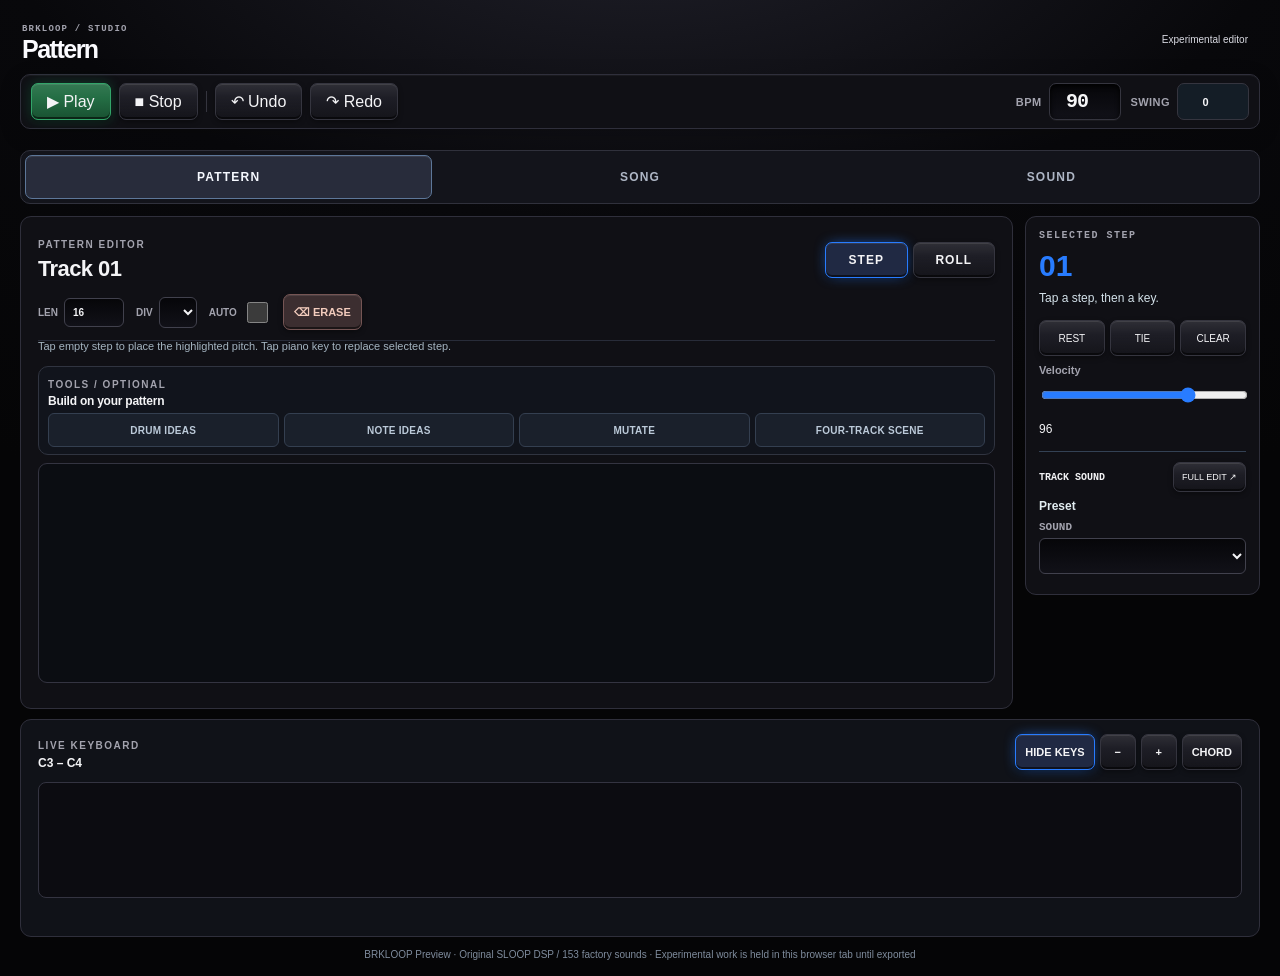
==== commit a890721a: "fix(graph): full interactive SVG hit target for two-dimensional mouse/touch gestures" ====
--- a/research/hybrid-editor/index.html
+++ b/research/hybrid-editor/index.html
@@ -246,49 +246,76 @@
     <label id="preset-wrap">FACTORY SOUND<select id="preset-select" aria-label="Factory preset"></select></label>
     <label id="kit-wrap" hidden>DRUM KIT<select id="kit-select" aria-label="Drum kit"></select></label>
   </div>
-  <div class="sound-scope" id="sound-scope">
+  <details class="sound-scope" id="sound-scope"><summary>OSCILLOSCOPE <span>REAL SLOOP OUTPUT</span></summary>
     <div class="scope-head"><div><small>AUDIO / ORIGINAL SLOOP ENGINE</small><strong>Oscilloscope</strong></div>
       <div class="scope-stats"><span id="scope-state">PLAY OR AUDITION TO SEE SIGNAL</span><strong id="scope-peak">—</strong></div>
     </div>
     <canvas id="scope-canvas" width="960" height="180" role="img" aria-label="Actual mono sum of the native SLOOP audio output"></canvas>
     <div class="scope-footer">REAL OUTPUT · stereo sum · 96-point sample · ~11 updates/sec</div>
-  </div>
-  <section class="sound-visuals" id="sound-visuals" aria-label="Visual sound shaping">
+  </details>
+  <section class="sound-visuals" id="sound-visuals" aria-label="Direct sound controls">
     <div class="sound-viz" data-viz="envelope">
-      <button class="viz-jump" type="button" data-sound-jump="envelope" aria-label="Edit amplitude envelope">
-        <span class="viz-title">ENVELOPE</span><span class="viz-cta">EDIT ↗</span>
-      </button>
-      <svg id="viz-envelope" viewBox="0 0 320 112" role="img" aria-label="ADSR amplitude envelope shape">
+      <div class="viz-heading"><strong>ENVELOPE</strong><span>DRAG NODES</span></div>
+      <svg id="viz-envelope" viewBox="0 0 320 112" role="img" aria-label="Amplitude envelope, drag control points to adjust native ADSR">
         <path class="viz-grid" d="M 8 98 H 310 M 8 55 H 310 M 8 12 H 310"/>
         <path class="viz-area" id="viz-env-fill" d=""/>
         <path class="viz-line" id="viz-env-line" d=""/>
         <g id="viz-env-handles"></g>
       </svg>
-      <div class="viz-caption" id="viz-envelope-caption">Attack · Decay · Sustain · Release</div>
+      <div class="viz-fields viz-fields-four">
+        <label>A<input id="viz-env-attack" data-native-param="1" type="number" min="0" max="127" step="1" aria-label="Envelope attack"></label>
+        <label>D<input id="viz-env-decay" data-native-param="2" type="number" min="0" max="127" step="1" aria-label="Envelope decay"></label>
+        <label>S<input id="viz-env-sustain" data-native-param="3" type="number" min="0" max="127" step="1" aria-label="Envelope sustain"></label>
+        <label>R<input id="viz-env-release" data-native-param="4" type="number" min="0" max="127" step="1" aria-label="Envelope release"></label>
+      </div>
+      <div class="viz-caption" id="viz-envelope-caption">Move a node or enter native values.</div>
     </div>
     <div class="sound-viz" data-viz="lfo">
-      <button class="viz-jump" type="button" data-sound-jump="lfo" aria-label="Edit LFO modulation">
-        <span class="viz-title">LFO</span><span class="viz-cta">EDIT ↗</span>
-      </button>
-      <svg id="viz-lfo" viewBox="0 0 320 112" role="img" aria-label="LFO wave shape preview">
+      <div class="viz-heading"><strong>LFO</strong><span>DRAG X: RATE · Y: DEPTH</span></div>
+      <svg id="viz-lfo" class="viz-edit-surface" viewBox="0 0 320 112" role="img" aria-label="Drag the wave to edit native LFO rate and destination modulation depth">
         <path class="viz-grid" d="M 8 56 H 310 M 8 12 H 310 M 8 100 H 310"/>
         <path class="viz-line" id="viz-lfo-line" d=""/>
+        <circle id="viz-lfo-point" class="viz-control-point" r="5" cx="160" cy="56"/>
+        <rect class="viz-hit-target" x="0" y="0" width="320" height="112" fill="transparent" pointer-events="all"/>
       </svg>
-      <div class="viz-caption" id="viz-lfo-caption">Wave · Rate · Modulation</div>
+      <div class="viz-fields viz-fields-lfo">
+        <label>WAVE<select id="viz-lfo-wave" data-native-param="10" aria-label="LFO waveform"></select></label>
+        <label>RATE<input id="viz-lfo-rate" data-native-param="9" type="number" step="1" aria-label="LFO rate"></label>
+        <label>SYNC<select id="viz-lfo-sync" data-native-param="60" aria-label="LFO tempo sync"></select></label>
+        <label>TO<select id="viz-lfo-target" aria-label="LFO modulation destination">
+          <option value="14">FILTER</option><option value="13">PITCH</option>
+          <option value="15">SHAPE</option><option value="16">AMP</option>
+        </select></label>
+        <label>DEPTH<input id="viz-lfo-depth" type="number" step="1" aria-label="LFO depth for selected destination"></label>
+      </div>
+      <div class="viz-caption" id="viz-lfo-caption">Drag the graph to edit both axes.</div>
     </div>
     <div class="sound-viz" data-viz="filter">
-      <button class="viz-jump" type="button" data-sound-jump="filter" aria-label="Edit filter shaping">
-        <span class="viz-title">FILTER</span><span class="viz-cta">EDIT ↗</span>
-      </button>
-      <svg id="viz-filter" viewBox="0 0 320 112" role="img" aria-label="Schematic filter shape preview">
+      <div class="viz-heading"><strong>TRACK FILTER</strong><span>DRAG X: TILT · Y: OFFSET</span></div>
+      <svg id="viz-filter" class="viz-edit-surface" viewBox="0 0 320 112" role="img" aria-label="Drag to edit SLOOP track filter tone and engine filter offset">
         <path class="viz-grid" d="M 8 98 H 310 M 8 55 H 310 M 8 12 H 310"/>
         <path class="viz-area" id="viz-filter-fill" d=""/>
         <path class="viz-line" id="viz-filter-line" d=""/>
+        <circle id="viz-filter-point" class="viz-control-point" r="5" cx="160" cy="56"/>
+        <rect class="viz-hit-target" x="0" y="0" width="320" height="112" fill="transparent" pointer-events="all"/>
       </svg>
-      <div class="viz-caption" id="viz-filter-caption">Cutoff / resonance-style representation · schematic</div>
-    </div>
-  </section>
-  <nav class="sound-pages" id="sound-pages" aria-label="Sound section">
+      <div class="viz-fields viz-fields-filter">
+        <label>TILT<input id="viz-filter-tilt" data-native-param="50" type="number" step="1" aria-label="Track filter tilt, negative low-pass, positive high-pass"></label>
+        <label>OFFSET<input id="viz-filter-offset" data-native-param="5" type="number" step="1" aria-label="Engine filter offset"></label>
+      </div>
+      <div class="viz-caption" id="viz-filter-caption">LP ← 0 = open → HP · schematic tone curve.</div>
+    </div>
+  </section>
+  <section class="sound-page" data-page="tone">
+    <div class="sound-section"><div class="section-title">INSTRUMENT CONTROLS <span class="section-info">LIVE · ORIGINAL SLOOP DSP</span></div><div class="sound-controls sound-dials" id="sound-macros"></div></div>
+    <details class="sound-extras" id="tone-extras"><summary>FILTER · PITCH · OTHER CONTROLS</summary>
+      <div class="sound-section"><div class="sound-controls" id="sound-shape"></div></div>
+    </details>
+  </section>
+
+  <details class="sound-more" id="sound-more">
+    <summary>MORE SOUND PARAMETERS <span>FX · SEQUENCER · MIDI · FULL NATIVE CONTROLS</span></summary>
+      <nav class="sound-pages" id="sound-pages" aria-label="Sound section">
     <button data-sound-page="tone" aria-pressed="true">TONE</button>
     <button data-sound-page="envelope" aria-pressed="false">ENV</button>
     <button data-sound-page="lfo" aria-pressed="false">LFO</button>
@@ -297,12 +324,6 @@
     <button data-sound-page="mix" aria-pressed="false">MIX</button>
     <button data-sound-page="advanced" aria-pressed="false">ALL</button>
   </nav>
-  <section class="sound-page" data-page="tone">
-    <div class="sound-section"><div class="section-title">INSTRUMENT CONTROLS <span class="section-info">LIVE · ORIGINAL SLOOP DSP</span></div><div class="sound-controls sound-dials" id="sound-macros"></div></div>
-    <details class="sound-extras" id="tone-extras"><summary>FILTER · PITCH · OTHER CONTROLS</summary>
-      <div class="sound-section"><div class="sound-controls" id="sound-shape"></div></div>
-    </details>
-  </section>
   <section class="sound-page" data-page="envelope" hidden>
     <div class="sound-section"><div class="section-title">AMPLITUDE ENVELOPE <span class="section-info">ATTACK · DECAY · SUSTAIN · RELEASE</span></div><div class="sound-controls" id="sound-envelope"></div></div>
   </section>
@@ -324,7 +345,8 @@
     <details class="sound-advanced" id="all-params"><summary>TRACK PARAMETERS · <span id="param-count">63</span></summary><div class="sound-controls" id="sound-advanced-controls"></div></details>
     <details class="sound-advanced" id="all-globals"><summary>GLOBAL / MASTER · <span id="global-count">49</span></summary><p class="hint">Some device, MIDI, save and system commands are hardware-only. A visible parameter is not proof of browser audio support.</p><div class="sound-controls" id="sound-global-controls"></div></details>
   </section>
-</section>
+
+  </details></section>
 <aside class="inspector" id="inspector"><div class="label">SELECTED STEP</div><div class="selected" id="selected">01</div><div id="notes">Tap a step, then a key.</div><div class="inspector-actions"><button id="rest">REST</button><button id="tie">TIE</button><button id="clear">CLEAR</button></div><label>Velocity <input type="range" id="velocity" min="1" max="127" value="96"></label><output id="velocity-value">96</output><div class="quick-sound" id="quick-sound">
     <div class="quick-sound-head"><strong>TRACK SOUND</strong><button type="button" id="quick-sound-open">FULL EDIT ↗</button></div>
     <div class="quick-sound-name" id="quick-sound-name">Preset</div>
--- a/research/hybrid-editor/prototype.css
+++ b/research/hybrid-editor/prototype.css
@@ -568,118 +568,124 @@
  .song-more-actions button{min-width:0;padding:7px 4px;white-space:normal;}
 }
 
-/* Instrument desk: three reactive shapes give a mental model of the sound.
-   Graphs are deliberate parameter illustrations, never fake audio analyzers. */
-.sound-panel{background:#0f1117;border:1px solid #30343d;padding:16px;}
-.sound-header{border-bottom-color:#282f3b;}
-.sound-visuals{display:grid;grid-template-columns:repeat(3,minmax(0,1fr));
-  gap:10px;margin:13px 0 15px;}
-.sound-viz{min-width:0;padding:13px 13px 10px;border-radius:10px;
-  border:1px solid #343e4b;background:linear-gradient(158deg,#1c2330 0%,#10161d 80%);
-  box-shadow:inset 0 1px 0 #ffffff0c,0 4px 15px #0003;}
-.sound-viz[data-viz="envelope"]{--viz-color:#68dcb2;}
-.sound-viz[data-viz="lfo"]{--viz-color:#ffcb79;}
-.sound-viz[data-viz="filter"]{--viz-color:#7eaafa;}
-.viz-jump{display:flex;justify-content:space-between;align-items:center;
-  width:100%;min-height:28px;padding:0;margin-bottom:3px;border:0;box-shadow:none;
-  text-align:left;background:transparent;color:#f3f6fa;border-radius:0;}
-.viz-title{font-size:11px;letter-spacing:.13em;font-weight:900;}
-.viz-cta{font:10px/1.2 ui-monospace,Menlo,monospace;color:var(--viz-color);}
-.sound-viz svg{display:block;width:100%;height:123px;overflow:visible;touch-action:pan-y;}
-.sound-viz .viz-grid{fill:none;stroke:#556276;stroke-opacity:.28;stroke-width:1;
+/* SOUND / direct-manipulation instrument surface. One restrained visual
+   language; diagrams always carry their actual editable parameters. */
+.sound-panel{padding:17px 20px;background:#12171e;border:1px solid #2a333c;}
+.sound-header{border-bottom:1px solid #303a41;}
+.sound-visuals{display:grid;grid-template-columns:repeat(3,minmax(0,1fr));gap:9px;
+  margin:12px 0 16px;}
+.sound-viz{min-width:0;padding:10px 12px 11px;border:1px solid #37414a;
+  border-radius:9px;background:#171e26;--viz-color:#8ecbbb;}
+.sound-viz[data-viz="lfo"]{--viz-color:#b2cbd4;}
+.sound-viz[data-viz="filter"]{--viz-color:#c5bfa9;}
+.viz-heading{display:flex;align-items:center;justify-content:space-between;
+  gap:8px;margin-bottom:7px;}
+.viz-heading strong{font-size:12px;font-weight:800;letter-spacing:.02em;color:#e5edf1;}
+.viz-heading span{font:9px/1.3 ui-monospace,Menlo,monospace;color:#8598a4;text-align:right;}
+.sound-viz svg{display:block;width:100%;height:113px;overflow:visible;}
+.sound-viz .viz-grid{fill:none;stroke:#778594;stroke-opacity:.22;stroke-width:1;
   stroke-dasharray:3 5;}
-.sound-viz .viz-area{fill:var(--viz-color);fill-opacity:.11;stroke:none;}
-.sound-viz .viz-line{fill:none;stroke:var(--viz-color);stroke-width:2.5;
-  stroke-linecap:round;stroke-linejoin:round;
-  filter:drop-shadow(0 0 4px color-mix(in srgb,var(--viz-color) 40%,transparent));}
-.viz-caption{min-height:32px;padding-top:6px;border-top:1px solid #313e4b;
-  color:#a7b4c4;font:10px/1.55 ui-monospace,Menlo,monospace;}
-#viz-env-handles circle{fill:#111820;stroke:var(--viz-color);stroke-width:3;
+.sound-viz .viz-line{fill:none;stroke:var(--viz-color);stroke-width:2.6;
+  stroke-linecap:round;stroke-linejoin:round;}
+.sound-viz .viz-area{fill:var(--viz-color);fill-opacity:.09;stroke:none;}
+.viz-edit-surface{touch-action:none;cursor:crosshair;}
+.viz-control-point{fill:var(--viz-color);stroke:#17232d;stroke-width:2;
+  pointer-events:none;}
+#viz-env-handles circle{fill:#17232d;stroke:var(--viz-color);stroke-width:3;
   cursor:grab;touch-action:none;}
-#viz-env-handles circle:active{cursor:grabbing;fill:var(--viz-color);}
-#viz-env-handles circle:focus-visible{outline:none;stroke:#fff;stroke-width:4;}
-.sound-page[data-page="tone"] .sound-section:first-child{margin-top:8px;}
+#viz-env-handles circle:active{fill:var(--viz-color);cursor:grabbing;}
+#viz-env-handles circle:focus-visible{stroke:#fff;stroke-width:4;}
+.viz-fields{display:grid;gap:6px;margin:8px 0 7px;grid-template-columns:repeat(2,minmax(0,1fr));}
+.viz-fields-four{grid-template-columns:repeat(4,minmax(0,1fr));}
+.viz-fields-lfo{grid-template-columns:repeat(3,minmax(0,1fr));}
+.viz-fields-lfo label:last-child{grid-column:span 2;}
+.viz-fields label{display:grid;min-width:0;gap:4px;font:700 9px/1.3 ui-monospace,Menlo,monospace;
+  color:#9dadb8;letter-spacing:.04em;}
+.viz-fields input,.viz-fields select{width:100%;min-width:0;height:36px;padding:5px 7px;
+  background:#0d141c;border:1px solid #3b4956;color:#edf5f8;border-radius:5px;
+  font:700 12px/1.3 ui-monospace,Menlo,monospace;box-shadow:none;}
+.viz-fields input:focus,.viz-fields select:focus{outline:2px solid #7dafa2;outline-offset:1px;}
+.viz-fields input:disabled{opacity:.42;cursor:not-allowed;}
+.viz-fields input[type=number]{appearance:textfield;-moz-appearance:textfield;}
+.viz-fields input[type=number]::-webkit-inner-spin-button{opacity:.5;}
+.viz-caption{color:#93a5ae;font:10px/1.5 ui-monospace,Menlo,monospace;
+  min-height:31px;border-top:1px solid #303b46;padding-top:7px;}
+.sound-control.dial-control{display:flex;flex-direction:column;gap:6px;align-items:center;
+  justify-content:center;min-height:120px;padding:9px 5px;
+  background:#192129;border:1px solid #343f48;border-radius:7px;}
 .sound-dials{display:grid!important;grid-template-columns:repeat(4,minmax(0,1fr))!important;
-  gap:10px!important;}
-.sound-control.dial-control{display:flex;flex-direction:column;align-items:center;
-  gap:7px;justify-content:center;min-height:146px;padding:11px 6px 12px;
-  background:#171d27;border:1px solid #303c4c;border-radius:9px;}
-.dial-control .control-name{min-height:28px;max-width:100%;font-size:11px;
-  text-align:center;display:flex;align-items:center;justify-content:center;line-height:1.25;}
-.dial-control .control-value{font:800 15px/1 ui-monospace,Menlo,monospace;color:#e4f0fd;}
-.dial-body{position:relative;display:grid;place-items:center;width:78px;height:78px;
+  gap:7px!important;}
+.dial-control .control-name{font-size:11px;text-align:center;line-height:1.25;
+  color:#c9d7db;min-height:25px;display:flex;align-items:center;}
+.dial-control .control-value{font:800 13px/1 ui-monospace,Menlo,monospace;color:#d9eae5;}
+.dial-body{width:65px;height:65px;position:relative;display:grid;place-items:center;
   cursor:ns-resize;touch-action:none;}
-.dial-face{position:absolute;inset:0;border-radius:50%;
-  background:conic-gradient(from 225deg,var(--accent) 0deg var(--dial-progress),
-    #343e4d var(--dial-progress) 270deg,transparent 270deg);
-  border:0;filter:drop-shadow(0 3px 6px #0008);}
-.dial-face:before{content:'';position:absolute;inset:7px;border-radius:50%;
-  background:radial-gradient(circle at 39% 27%,#384356,#1c2430 57%,#111721 83%);
-  border:1px solid #576172;box-shadow:inset 0 -5px 8px #0009,0 2px 8px #0005;}
-.dial-pointer{position:absolute;inset:0;pointer-events:none;
-  transform:rotate(var(--dial-angle));}
-.dial-pointer:before{content:'';position:absolute;left:50%;top:13px;transform:translateX(-50%);
-  width:3px;height:17px;border-radius:3px;background:#f0f5ff;box-shadow:0 0 4px #fff9;}
+.dial-face{position:absolute;inset:0;border-radius:50%;background:
+  conic-gradient(from 225deg,#86b9ab 0deg var(--dial-progress),
+    #344451 var(--dial-progress) 270deg,transparent 270deg);}
+.dial-face:before{content:'';position:absolute;inset:6px;border-radius:50%;
+  background:#25313d;border:1px solid #45545f;}
+.dial-pointer{position:absolute;inset:0;pointer-events:none;transform:rotate(var(--dial-angle));}
+.dial-pointer:before{content:'';position:absolute;left:50%;top:9px;transform:translateX(-50%);
+  width:3px;height:13px;border-radius:2px;background:#f0f4f2;}
 .dial-native{position:absolute;inset:0;width:100%!important;height:100%!important;
-  margin:0!important;opacity:0;cursor:ns-resize;pointer-events:none;}
-.dial-body:focus-within{outline:2px solid var(--accent);outline-offset:3px;border-radius:50%;}
-.sound-extras{margin-top:13px;border:1px solid #333e50;border-radius:8px;
-  padding:0 12px;background:#101721;}
-.sound-extras>summary{cursor:pointer;padding:12px 4px;min-height:42px;
-  list-style:none;color:#b9c9d9;font:bold 11px/1.35 ui-monospace,Menlo,monospace;}
-.sound-extras>summary::-webkit-details-marker{display:none;}
-.sound-extras>summary:after{content:' +';color:var(--accent);}
-.sound-extras[open]>summary:after{content:' −';}
-.sound-extras .sound-section{border-top:1px solid #343d4a;margin-top:0!important;padding:13px 0;}
+  margin:0!important;opacity:0;pointer-events:none;}
+.dial-body:focus-within{outline:2px solid #a1c5bc;outline-offset:3px;border-radius:50%;}
+.sound-extras,.sound-more{border:1px solid #343e47;border-radius:7px;
+  background:#141b22;margin:11px 0 0;}
+.sound-extras{padding:0 9px;}
+.sound-extras summary,.sound-more>summary{padding:12px;cursor:pointer;list-style:none;
+  color:#c2d1d5;font:bold 11px/1.5 ui-monospace,Menlo,monospace;min-height:42px;}
+.sound-extras summary::-webkit-details-marker,.sound-more>summary::-webkit-details-marker{display:none;}
+.sound-extras summary:after,.sound-more>summary:after{content:'  +';color:#a3c5bd;}
+.sound-extras[open] summary:after,.sound-more[open]>summary:after{content:'  −';}
+.sound-more>summary span{margin-left:8px;color:#82949e;font-size:10px;font-weight:500;}
+.sound-more .sound-pages{position:static;margin:4px 10px 10px;border:0;background:#0f161c;
+  box-shadow:none;}
+.sound-more .sound-page{padding:0 12px 13px;}
+.sound-more .sound-page .sound-controls{grid-template-columns:repeat(2,minmax(0,1fr));}
+.sound-extras .sound-section{border-top:1px solid #303b43;margin-top:0!important;padding:12px 0;}
 .sound-extras .sound-controls{grid-template-columns:repeat(2,minmax(0,1fr));}
-.tool-workbench{margin-top:2px;margin-bottom:9px;padding:7px 9px;}
+.tool-workbench{margin-top:2px;margin-bottom:8px;padding:7px 9px;}
 .tool-head{margin-bottom:5px;}
 .tool-head strong{font-size:12px;}
-.tool-head small{font-size:9px;}
 .tool-context{display:none;}
 .tool-choices{display:flex;flex-wrap:nowrap;gap:5px;}
 .tool-choices button{flex:1;min-width:0;min-height:34px;font-size:10px;}
 .tool-dock{margin-top:8px;}
 .tool-dock .tool-content{margin-top:0;padding-top:0;border-top:0;}
 .tool-dock .tool-content>section{margin-top:0!important;}
-.quick-sound{border-top:1px solid #334154;padding-top:10px;margin-top:7px;
-  display:grid;gap:7px;}
+.quick-sound{border-top:1px solid #334154;padding-top:10px;margin-top:7px;display:grid;gap:7px;}
 .quick-sound-head{display:flex;justify-content:space-between;align-items:center;gap:5px;}
-.quick-sound-head strong{font:900 10px/1.3 ui-monospace,Menlo,monospace;letter-spacing:.08em;}
-.quick-sound-head button{min-height:30px;font-size:9px;font-weight:800;padding:3px 8px;
-  border-color:#42647d;background:#1a2d42;color:#b9e2ff;}
-.quick-sound-name{font-size:12px;color:#f0f4ff;font-weight:850;}
+.quick-sound-head strong{font:800 10px/1.3 ui-monospace,Menlo,monospace;}
+.quick-sound-head button{min-height:30px;font-size:9px;padding:3px 8px;}
+.quick-sound-name{font-size:12px;color:#e2edf1;font-weight:750;}
 .quick-sound-preset{display:grid;gap:4px;font:800 9px/1.3 ui-monospace,Menlo,monospace;}
-.quick-sound-preset select{width:100%;min-width:0;height:36px;padding:4px 6px;
-  font-size:12px;}
+.quick-sound-preset select{width:100%;height:36px;padding:4px 6px;font-size:12px;min-width:0;}
 .quick-sound-controls{display:grid;grid-template-columns:repeat(2,minmax(0,1fr));gap:5px;}
-.quick-sound-controls .dial-control{min-height:116px;padding:7px 1px;gap:5px;}
-.quick-sound-controls .dial-body{width:61px;height:61px;}
-.quick-sound-controls .dial-pointer:before{top:11px;height:12px;}
-.quick-sound-controls .dial-face:before{inset:6px;}
-.quick-sound-controls .control-name{font-size:10px;min-height:16px;}
+.quick-sound-controls .dial-control{min-height:113px;padding:7px 1px;gap:5px;}
+.quick-sound-controls .dial-body{width:60px;height:60px;}
+.quick-sound-controls .dial-control .control-name{min-height:17px;font-size:10px;}
 .quick-sound-controls .control-value{font-size:12px;}
-@media(max-width:940px){
- .sound-visuals{grid-template-columns:repeat(3,minmax(0,1fr));gap:6px;}
- .sound-viz{padding:9px;}
- .sound-viz svg{height:95px;}
- .sound-dials{grid-template-columns:repeat(4,minmax(0,1fr))!important;gap:7px!important;}
- .sound-panel{padding:12px;}
+@media(max-width:950px){
+ .sound-visuals{grid-template-columns:repeat(2,minmax(0,1fr));}
+ .sound-viz[data-viz="envelope"]{grid-column:span 2;}
+ .sound-viz[data-viz="envelope"] svg{height:105px;}
+ .sound-dials{grid-template-columns:repeat(4,minmax(0,1fr))!important;}
 }
 @media(max-width:650px){
+ .sound-panel{padding:10px;}
  .sound-visuals{grid-template-columns:1fr;gap:7px;}
- .sound-viz{padding:8px 11px;}
- .sound-viz svg{height:85px;}
- .viz-caption{min-height:0;}
+ .sound-viz[data-viz="envelope"]{grid-column:auto;}
+ .sound-viz{padding:10px;}
+ .sound-viz svg{height:102px;}
+ .viz-fields-lfo{grid-template-columns:repeat(3,minmax(0,1fr));}
+ .viz-fields input,.viz-fields select{height:38px;}
  .sound-dials{grid-template-columns:repeat(2,minmax(0,1fr))!important;}
- .sound-control.dial-control{min-height:125px;}
- .dial-body{width:70px;height:70px;}
  .tool-choices{display:grid;grid-template-columns:repeat(2,minmax(0,1fr));}
- .tool-choices button{min-height:36px;}
  .quick-sound{grid-column:1/-1;}
- .quick-sound-controls{grid-template-columns:repeat(2,minmax(0,1fr));}
-}
-@media(prefers-reduced-motion:reduce){.sound-viz,.dial-body{transition:none!important;}}
+ .sound-more>summary span{display:block;margin:2px 0 0;}
+}
 
 /* Actual output monitor, driven by samples emitted by the SLOOP WASM audio
    thread at the existing meter rate. No fabricated spectra or animations. */
@@ -699,3 +705,25 @@
  .scope-head strong{font-size:13px;}
  .scope-footer{font-size:8px;}
 }
+
+.sound-header-actions{display:flex;align-items:center;gap:10px;flex-wrap:wrap;justify-content:flex-end;}
+#sound-audition{background:#205a43;border:1px solid #3caa79;color:#e5fff3;
+  font-size:11px;font-weight:900;letter-spacing:.08em;min-height:39px;
+  padding:6px 15px;box-shadow:0 0 11px #1ac78d29,inset 0 1px 0 #ffffff1a;}
+#sound-audition:active{background:#2a7859;}
+@media(max-width:520px){
+ .sound-header-actions{gap:4px;}
+ #sound-audition{min-height:37px;padding:6px 10px;}
+ .sound-live{font-size:8px;}
+}
+
+.sound-scope{background:#141b22;border:1px solid #343e47;padding:0 11px;margin:0 0 12px;
+  border-radius:7px;box-shadow:none;}
+.sound-scope>summary{min-height:39px;display:flex;justify-content:space-between;align-items:center;
+  gap:9px;list-style:none;cursor:pointer;color:#b7c9c8;
+  font:bold 11px/1.4 ui-monospace,Menlo,monospace;}
+.sound-scope>summary::-webkit-details-marker{display:none;}
+.sound-scope>summary span{font-size:9px;color:#77968b;font-weight:500;}
+.sound-scope>summary:before{content:'▸';color:#83afa0;margin-right:5px;}
+.sound-scope[open]>summary:before{content:'▾';}
+.sound-scope[open]{padding-bottom:9px;}
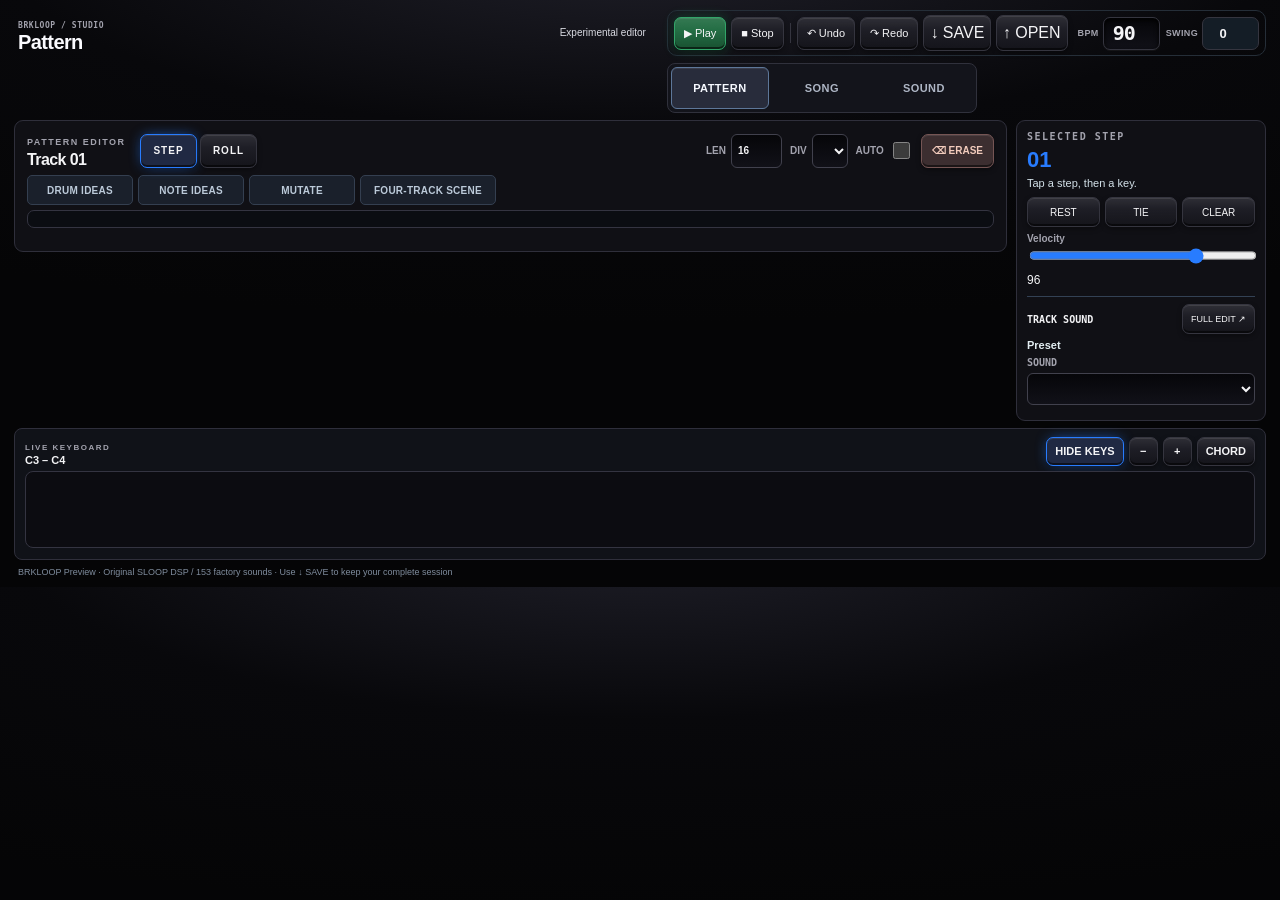
==== commit f69788db: "feat(project): one-click save/open accessible beside Undo and tempo in desktop and mobile toolbar" ====
--- a/research/hybrid-editor/index.html
+++ b/research/hybrid-editor/index.html
@@ -6,7 +6,12 @@
 </head><body>
 <div class="shell">
 <header><div><small>BRKLOOP / STUDIO</small><h1 id="workspace-title">Pattern</h1></div><div class="status" id="status">Experimental editor</div></header>
-<div class="topbar"><button id="play">▶ Play</button><button id="stop">■ Stop</button><span class="divider"></span><button id="undo" aria-label="Undo">↶ Undo</button><button id="redo" aria-label="Redo">↷ Redo</button><div class="transport-tempo"><label>BPM <input id="bpm" type="number" min="40" max="240" step="1" value="90" inputmode="numeric"></label>
+<div class="topbar"><button id="play">▶ Play</button><button id="stop">■ Stop</button><span class="divider"></span><button id="undo" aria-label="Undo">↶ Undo</button><button id="redo" aria-label="Redo">↷ Redo</button>
+<div class="project-files" aria-label="Project files">
+  <button id="project-save" type="button" title="Save all four native tracks and the current song to JSON">↓ SAVE</button>
+  <button id="project-open" type="button" title="Open a saved BRKLOOP project file">↑ OPEN</button>
+  <input id="project-file" type="file" accept=".json,application/json" hidden aria-label="Open BRKLOOP project JSON">
+</div><div class="transport-tempo"><label>BPM <input id="bpm" type="number" min="40" max="240" step="1" value="90" inputmode="numeric"></label>
 <label>SWING <input id="swing" type="number" min="0" max="100" step="1" value="0" inputmode="numeric"></label></div></div>
 <div class="tracks" id="tracks"></div>
 <nav class="workspace-tabs" aria-label="Main workspace">
@@ -237,15 +242,54 @@
   <div class="sound-header">
     <div class="sound-identity"><small>SOUND WORKSPACE · SLOOP DSP</small><h2 id="sound-title">Wobble</h2><span class="hint" id="sound-subtitle">Native factory preset</span></div>
     <div class="sound-header-actions">
+      <button type="button" id="user-sound-save-open">SAVE PATCH</button>
       <button type="button" id="sound-audition" aria-label="Hear selected native instrument">▶ HEAR</button>
       <span class="sound-live"><span class="live-dot"></span> NATIVE DSP</span>
     </div>
   </div>
+  <form id="user-sound-save-form" class="user-sound-save" hidden>
+    <label>NAME YOUR SOUND<input id="user-sound-name" type="text" maxlength="48" placeholder="My bass, warm pad…" aria-label="Custom sound name" autocomplete="off" required></label>
+    <button type="submit" id="user-sound-save">SAVE TO MY SOUNDS</button>
+    <button type="button" id="user-sound-save-cancel">CANCEL</button>
+    <span>Stores the complete native synth patch, including ADSR, LFO, filter, FX and FM6 settings. Tracks and notes stay separate.</span>
+  </form>
   <div class="sound-selectors">
     <label id="engine-wrap">ENGINE<select id="engine-select" aria-label="Sound engine"></select></label>
     <label id="preset-wrap">FACTORY SOUND<select id="preset-select" aria-label="Factory preset"></select></label>
     <label id="kit-wrap" hidden>DRUM KIT<select id="kit-select" aria-label="Drum kit"></select></label>
-  </div>
+    <button type="button" id="sound-browse-open" aria-expanded="false" aria-controls="sound-browser">BROWSE SOUNDS <span id="sound-favorite-count"></span></button>
+  </div>
+  <section class="sound-browser" id="sound-browser" aria-label="Factory sound browser" hidden>
+    <div class="browser-top">
+      <div><strong>FIND A SOUND</strong><p>Search across the original SLOOP factory bank. Audition first; Use commits one Undo.</p></div>
+      <button type="button" id="sound-browse-close" aria-label="Close sound browser">✕</button>
+    </div>
+    <div class="browser-filters">
+      <label>SEARCH<input type="search" id="sound-browser-query" placeholder="wobble, bass, pad, lead…" autocomplete="off" aria-label="Search factory sounds"></label>
+      <label id="sound-browser-engine-wrap">ENGINE<select id="sound-browser-engine" aria-label="Filter sounds by engine"></select></label>
+      <button type="button" id="sound-browser-mine" aria-pressed="false">MY SOUNDS <span id="sound-my-count"></span></button>
+      <button type="button" id="sound-browser-saved" aria-pressed="false">☆ FAVORITES</button>
+    </div>
+    <div class="user-sound-file-actions">
+      <button type="button" id="user-sounds-export">EXPORT MY SOUNDS (.JSON)</button>
+      <button type="button" id="user-sounds-import">IMPORT .JSON</button>
+      <input id="user-sounds-file" type="file" accept=".json,application/json" hidden aria-label="Import BRKLOOP user sounds JSON">
+    </div>
+    <div class="browser-middle">
+      <div id="sound-browser-meta" role="status" aria-live="polite">153 original synth presets</div>
+      <div class="browser-nav">
+        <button type="button" id="sound-browser-prev" aria-label="Previous sound">←</button>
+        <button type="button" id="sound-browser-next" aria-label="Next sound">→</button>
+      </div>
+    </div>
+    <div id="sound-browser-results" class="browser-results" role="listbox" aria-label="Search results; arrow keys navigate, Enter uses sound"></div>
+    <div class="browser-footer">
+      <span id="sound-browser-selection">Select a sound to audition without changing the pattern.</span>
+      <button type="button" id="sound-browser-cancel" disabled>CANCEL PREVIEW</button>
+      <button type="button" id="sound-browser-use" disabled>USE THIS SOUND</button>
+    </div>
+    <p class="browser-note">★ Factory favorites and MY SOUNDS are stored in this browser. Export your custom patches to JSON for backup or transfer. Imported patches are validated before saving. Applying any sound preserves track length, notes and mixer settings.</p>
+  </section>
   <details class="sound-scope" id="sound-scope"><summary>OSCILLOSCOPE <span>REAL SLOOP OUTPUT</span></summary>
     <div class="scope-head"><div><small>AUDIO / ORIGINAL SLOOP ENGINE</small><strong>Oscilloscope</strong></div>
       <div class="scope-stats"><span id="scope-state">PLAY OR AUDITION TO SEE SIGNAL</span><strong id="scope-peak">—</strong></div>
@@ -306,6 +350,30 @@
       <div class="viz-caption" id="viz-filter-caption">LP ← 0 = open → HP · schematic tone curve.</div>
     </div>
   </section>
+  <section class="fx-direct" id="fx-direct" aria-label="Direct track effects">
+    <div class="fx-direct-title"><div><strong>FX / SENDS</strong><span>REAL-TIME TRACK EFFECTS</span></div>
+      <span class="fx-direct-note">DRAG TO MIX</span></div>
+    <div class="fx-direct-content">
+      <div class="fx-pad-area">
+        <div class="fx-pad-labels"><span>REVERB ↑</span><span>DELAY →</span></div>
+        <div id="fx-pad" class="fx-pad" tabindex="0" role="group"
+          aria-label="FX XY pad, horizontal delay, vertical reverb. Arrow keys edit effects."
+          aria-describedby="fx-pad-hint">
+          <span class="fx-axis fx-axis-x" aria-hidden="true"></span>
+          <span class="fx-axis fx-axis-y" aria-hidden="true"></span>
+          <span id="fx-cursor" class="fx-cursor" aria-hidden="true"></span>
+        </div>
+        <p class="fx-pad-hint" id="fx-pad-hint">X = DELAY · Y = REVERB · ARROW KEYS ALSO WORK</p>
+      </div>
+      <div class="fx-direct-side">
+        <div class="fx-direct-values">
+          <label>DELAY <input id="fx-delay" data-fx-param="35" type="number" min="0" max="127" step="1" aria-label="Track delay send"></label>
+          <label>REVERB <input id="fx-reverb" data-fx-param="36" type="number" min="0" max="127" step="1" aria-label="Track reverb send"></label>
+        </div>
+        <div class="fx-direct-knobs" id="fx-direct-knobs" aria-label="Direct distortion and chorus effects"></div>
+      </div>
+    </div>
+  </section>
   <section class="sound-page" data-page="tone">
     <div class="sound-section"><div class="section-title">INSTRUMENT CONTROLS <span class="section-info">LIVE · ORIGINAL SLOOP DSP</span></div><div class="sound-controls sound-dials" id="sound-macros"></div></div>
     <details class="sound-extras" id="tone-extras"><summary>FILTER · PITCH · OTHER CONTROLS</summary>
@@ -361,7 +429,7 @@
 <div id="keyboard" class="keyboard"></div>
 <div id="chord-preview" class="hint"></div>
 </div>
-<footer>BRKLOOP Preview · Original SLOOP DSP / 153 factory sounds · Experimental work is held in this browser tab until exported</footer>
+<footer>BRKLOOP Preview · Original SLOOP DSP / 153 factory sounds · Use ↓ SAVE to keep your complete session</footer>
 </div>
 <script type="module" src="./prototype.js"></script>
 </body></html>
--- a/research/hybrid-editor/prototype.css
+++ b/research/hybrid-editor/prototype.css
@@ -727,3 +727,357 @@
 .sound-scope>summary:before{content:'▸';color:#83afa0;margin-right:5px;}
 .sound-scope[open]>summary:before{content:'▾';}
 .sound-scope[open]{padding-bottom:9px;}
+
+/* FX SENDS: two real native effects on one playable XY plane, plus two
+   direct knob gestures. Compact, quiet, accessible with numeric alternatives. */
+.fx-direct{margin:10px 0 14px;padding:13px 14px;border-radius:9px;
+  border:1px solid #35424d;background:#151d25;color:#dde8eb;}
+.fx-direct-title{display:flex;align-items:center;justify-content:space-between;
+  gap:10px;padding-bottom:10px;margin-bottom:10px;border-bottom:1px solid #293744;}
+.fx-direct-title>div{display:flex;align-items:baseline;gap:10px;flex-wrap:wrap;}
+.fx-direct-title strong{font-size:12px;letter-spacing:.02em;}
+.fx-direct-title span{font:9px/1.35 ui-monospace,Menlo,monospace;color:#849baa;}
+.fx-direct-note{font:9px/1.35 ui-monospace,Menlo,monospace;color:#86bcb0;white-space:nowrap;}
+.fx-direct-content{display:grid;grid-template-columns:minmax(0,1.15fr) minmax(0,.85fr);gap:15px;}
+.fx-pad-area{min-width:0;}
+.fx-pad-labels{display:flex;align-items:center;justify-content:space-between;
+  margin:0 0 6px;color:#a8c6be;font:10px/1.35 ui-monospace,Menlo,monospace;}
+.fx-pad{position:relative;width:100%;height:121px;border-radius:7px;overflow:hidden;
+  touch-action:none;cursor:crosshair;border:1px solid #415962;outline-offset:3px;
+  background:
+    linear-gradient(90deg,transparent calc(50% - .5px),#5c788050 50%,transparent calc(50% + .5px)),
+    linear-gradient(0deg,transparent calc(50% - .5px),#5c788050 50%,transparent calc(50% + .5px)),
+    repeating-linear-gradient(90deg,transparent 0 calc(25% - 1px),#4d647526 calc(25% - 1px) 25%),
+    repeating-linear-gradient(0deg,transparent 0 calc(25% - 1px),#4d647526 calc(25% - 1px) 25%),
+    #0e1822;}
+.fx-pad:focus-visible{outline:2px solid #95d6c6;}
+.fx-pad:after{content:'';position:absolute;inset:0;
+  background:radial-gradient(ellipse at var(--fx-x,0%) var(--fx-y,100%),#89d5b41b,transparent 50%);
+  pointer-events:none;}
+.fx-axis{position:absolute;background:#82c9b3a6;pointer-events:none;}
+.fx-axis-x{width:100%;height:1px;top:var(--fx-y,100%);left:0;}
+.fx-axis-y{width:1px;height:100%;left:var(--fx-x,0%);top:0;}
+.fx-cursor{position:absolute;width:16px;height:16px;border-radius:50%;
+  border:3px solid #b0eedb;background:#234a46;box-shadow:0 0 0 3px #111d25a8;
+  transform:translate(-50%,-50%);pointer-events:none;z-index:1;}
+.fx-pad-hint{font:9px/1.5 ui-monospace,Menlo,monospace;color:#8496a2;margin:5px 0 0;}
+.fx-direct-side{display:grid;grid-template-columns:minmax(0,.65fr) minmax(0,1.35fr);gap:9px;min-width:0;}
+.fx-direct-values{display:grid;gap:8px;align-content:start;}
+.fx-direct-values label{display:grid;gap:5px;min-width:0;
+  font:800 9px/1.4 ui-monospace,Menlo,monospace;color:#afc2c9;}
+.fx-direct-values input{width:100%;height:40px;min-width:0;padding:7px;
+  border:1px solid #465762;border-radius:5px;background:#0e161f;color:#e0f1ed;
+  font:800 13px/1.2 ui-monospace,Menlo,monospace;}
+.fx-direct-knobs{display:grid;grid-template-columns:repeat(2,minmax(0,1fr));gap:7px;}
+.fx-direct-knobs .dial-control{min-height:122px;padding:7px 3px;}
+.fx-direct-knobs .dial-body{width:58px;height:58px;}
+.fx-direct-knobs .control-name{font-size:10px;min-height:20px;}
+.fx-direct-knobs .control-value{font-size:12px;}
+@media(max-width:850px){
+ .fx-direct-content{grid-template-columns:1fr;gap:10px;}
+ .fx-pad{height:120px;}
+ .fx-direct-side{grid-template-columns:minmax(0,.75fr) minmax(0,1.25fr);}
+}
+@media(max-width:520px){
+ .fx-direct{padding:9px 10px;margin:8px 0 12px;}
+ .fx-direct-title{padding-bottom:8px;margin-bottom:8px;}
+ .fx-direct-title>div{gap:5px;}
+ .fx-direct-title span{display:none;}
+ .fx-pad{height:104px;}
+ .fx-direct-side{grid-template-columns:minmax(0,.75fr) minmax(0,1.25fr);}
+ .fx-direct-knobs .dial-control{min-height:105px;}
+ .fx-direct-knobs .dial-body{width:50px;height:50px;}
+}
+
+/* Original SLOOP factory bank: searchable, audition-first and light on
+   navigation. Full synth/dsp editors are suppressed during audition. */
+.sound-selectors{grid-template-columns:repeat(2,minmax(0,1fr)) auto;align-items:end;}
+#sound-browse-open{white-space:nowrap;align-self:end;min-height:44px;padding:7px 13px;
+  background:#21483e;border:1px solid #468d78;color:#d2f4e8;
+  font-size:11px;font-weight:800;}
+#sound-favorite-count{color:#a8ebbf;font-size:10px;margin-left:4px;}
+.sound-browser{padding:13px;border:1px solid #405e5c;border-radius:10px;
+  background:#141d22;margin:9px 0 14px;min-width:0;}
+.sound-panel.browsing .sound-visuals,.sound-panel.browsing .fx-direct,
+.sound-panel.browsing .sound-page,.sound-panel.browsing .sound-more,
+.sound-panel.browsing .sound-scope{display:none!important;}
+.browser-top{display:flex;align-items:flex-start;justify-content:space-between;gap:12px;margin-bottom:12px;}
+.browser-top strong{font-size:15px;letter-spacing:-.02em;}
+.browser-top p{font-size:11px;line-height:1.5;color:#9eafb6;margin:4px 0 0;max-width:650px;}
+#sound-browse-close{min-width:35px;min-height:35px;padding:5px;}
+.browser-filters{display:grid;grid-template-columns:minmax(0,1.6fr) minmax(0,1fr) auto;
+  gap:7px;align-items:end;}
+.browser-filters label{display:grid;min-width:0;gap:6px;font:800 10px/1.3 ui-monospace,Menlo,monospace;color:#b2c4c7;}
+.browser-filters input,.browser-filters select{width:100%;min-width:0;height:41px;padding:7px 9px;
+  border:1px solid #465b63;background:#0e171d;color:#e4f1f0;font-size:12px;}
+#sound-browser-saved{align-self:end;min-height:41px;padding:5px 11px;white-space:nowrap;
+  background:#222d32;font-size:10px;}
+#sound-browser-saved[aria-pressed="true"]{background:#52422c;border-color:#caaa62;color:#ffe4b2;}
+.browser-middle{display:flex;align-items:center;justify-content:space-between;
+  gap:10px;margin:10px 0 7px;}
+#sound-browser-meta{font:10px/1.5 ui-monospace,Menlo,monospace;color:#98b5af;}
+.browser-nav{display:flex;gap:5px;}
+.browser-nav button{min-width:37px;min-height:31px;font-weight:900;padding:2px;}
+.browser-results{display:grid;gap:3px;max-height:284px;overflow-y:auto;
+  overscroll-behavior:contain;padding:3px;border:1px solid #35464d;border-radius:7px;
+  background:#0c141b;scrollbar-color:#4c7770 #131c22;}
+.browser-result{display:grid;grid-template-columns:minmax(0,1fr) 46px;gap:4px;
+  align-items:center;border-radius:5px;border:1px solid transparent;}
+.browser-result.is-preview{background:#223b3a;border-color:#77b8a6;}
+.browser-result.is-current:not(.is-preview){background:#1b2b34;border-color:#385262;}
+.browser-pick{min-width:0;display:flex;align-items:center;justify-content:flex-start;gap:9px;
+  padding:9px 10px;min-height:43px;text-align:left;background:transparent;border:0;box-shadow:none;}
+.browser-pick strong{font-size:12px;min-width:0;white-space:nowrap;overflow:hidden;text-overflow:ellipsis;}
+.browser-pick span{color:#90a7b5;font-size:10px;white-space:nowrap;overflow:hidden;text-overflow:ellipsis;}
+.browser-current{color:#6ed4b2;font-size:9px;margin-left:auto;letter-spacing:.06em;}
+.browser-star{border:0;min-height:42px;background:transparent;color:#8d9ba5;
+  font-size:20px;padding:2px;}
+.browser-star[aria-pressed="true"]{color:#e2b669;}
+.browser-empty{padding:18px 12px;text-align:center;color:#a4b3bf;font-size:12px;}
+.browser-footer{display:flex;gap:7px;align-items:center;justify-content:flex-end;
+  flex-wrap:wrap;margin:10px 0 6px;}
+#sound-browser-selection{flex:1 1 230px;font:10px/1.5 ui-monospace,Menlo,monospace;color:#b0c8c3;}
+#sound-browser-cancel,#sound-browser-use{min-height:38px;padding:7px 11px;font-size:10px;font-weight:850;}
+#sound-browser-use:not(:disabled){background:#20634a;border-color:#45ba86;color:#e0fff0;}
+.browser-note{margin:4px 0 0;font-size:10px;line-height:1.45;color:#8298a1;}
+@media(max-width:900px){
+  .sound-selectors{grid-template-columns:1fr 1fr;}
+  #sound-browse-open{grid-column:1/-1;}
+}
+@media(max-width:570px){
+  .sound-browser{padding:9px;}
+  .browser-top strong{font-size:14px;}
+  .browser-filters{grid-template-columns:1fr 1fr;}
+  .browser-filters label:first-child{grid-column:1/-1;}
+  #sound-browser-saved{min-height:41px;}
+  .browser-results{max-height:45vh;}
+  .browser-pick{padding:7px 5px;gap:5px;flex-wrap:wrap;}
+  .browser-pick strong{font-size:11px;}
+  .browser-pick span{font-size:9px;}
+  .browser-current{margin-left:0;}
+  .browser-footer{display:grid;grid-template-columns:1fr 1fr;}
+  #sound-browser-selection{grid-column:1/-1;}
+  #sound-browser-cancel,#sound-browser-use{min-width:0;}
+}
+
+/* My Sounds: concise save form and first-class custom patches alongside
+   original SLOOP presets. Controls intentionally reuse the factory browser. */
+#user-sound-save-open{min-height:39px;background:#25493c;border:1px solid #4c977d;
+  color:#dff5ec;font-size:11px;font-weight:850;padding:6px 12px;}
+.user-sound-save{display:flex;flex-wrap:wrap;gap:7px;align-items:end;
+  background:#172822;border:1px solid #456d60;padding:10px 11px;border-radius:8px;
+  margin:10px 0;}
+.user-sound-save label{flex:1 1 220px;display:grid;gap:5px;
+  font:800 10px/1.3 ui-monospace,Menlo,monospace;color:#b8d4c5;}
+.user-sound-save input{min-height:39px;width:100%;font-size:12px;}
+.user-sound-save button{min-height:39px;padding:5px 12px;font-size:10px;font-weight:850;}
+#user-sound-save{background:#29664d;border-color:#54ac7d;color:#ecfff4;}
+.user-sound-save>span{flex:1 1 100%;color:#91b5a6;font:10px/1.5 ui-monospace,Menlo,monospace;}
+.browser-filters{grid-template-columns:minmax(0,1.6fr) minmax(0,1fr) auto auto;}
+#sound-browser-mine{align-self:end;min-height:41px;padding:5px 11px;
+  white-space:nowrap;font-size:10px;background:#20352f;border-color:#446858;}
+#sound-browser-mine[aria-pressed="true"]{color:#daf4e5;border-color:#6fb794;background:#285543;}
+#sound-my-count{font-size:10px;opacity:.8;}
+.user-sound-file-actions{display:flex;justify-content:flex-end;gap:6px;margin-top:9px;}
+.user-sound-file-actions button{min-height:31px;padding:5px 10px;
+  border-color:#384c55;background:#1a2a31;font-size:10px;color:#b7d2d0;}
+.user-sound-file-actions button:disabled{opacity:.45;}
+.browser-result.is-custom{border-color:#2d5648;background:#142b25;}
+.browser-result.is-custom.is-preview{border-color:#83d4a3;background:#234336;}
+.browser-remove{border:0;background:transparent;color:#bbada4;font-size:9px;
+  min-height:39px;padding:4px 5px;font-weight:800;}
+.browser-remove:hover,.browser-remove:focus-visible{color:#ffc09c;}
+.browser-result.is-custom .browser-pick span{color:#83cbb3;}
+@media(max-width:920px){
+  .browser-filters{grid-template-columns:minmax(0,1fr) minmax(0,1fr);}
+  .browser-filters label:first-child{grid-column:1/-1;}
+  #sound-browser-saved,#sound-browser-mine{width:100%;}
+}
+@media(max-width:570px){
+  .user-sound-save{display:grid;grid-template-columns:1fr 1fr;}
+  .user-sound-save label,.user-sound-save>span{grid-column:1/-1;}
+  .user-sound-file-actions{display:grid;grid-template-columns:1fr 1fr;}
+  .user-sound-file-actions button{white-space:normal;font-size:9px;}
+  .browser-result.is-custom{grid-template-columns:minmax(0,1fr) 57px;}
+}
+
+/* Desktop workstation layout (>=1150px).
+   At 1440px the old 1320px shell wasted width, stacked four top rows,
+   split 16 steps over two rows and vertically serialized Sound modules.
+   Touch layout keeps its current hit targets and navigation. */
+@media(min-width:1150px){
+  .shell{
+    max-width:1920px;width:100%;margin:0 auto;padding:10px 14px;
+    display:grid;grid-template-columns:minmax(0,1fr) max-content;
+    gap:7px 12px;align-content:start;
+  }
+  .shell>header{grid-column:1;grid-row:1;min-width:0;min-height:43px;
+    display:flex;align-items:center;gap:10px;margin:0;padding:0 4px;}
+  header h1{font-size:20px;line-height:1.05;letter-spacing:-.03em;}
+  header small{font-size:8px;letter-spacing:.07em;}
+  .status{font-size:10px;line-height:1.25;max-width:min(31vw,420px);
+    white-space:nowrap;overflow:hidden;text-overflow:ellipsis;
+    margin-left:auto;padding:4px 5px;min-width:0;}
+  .shell>.topbar{grid-column:2;grid-row:1;justify-self:end;align-self:center;
+    margin:0;padding:4px 6px;min-height:43px;gap:5px;flex-wrap:nowrap;
+    background:transparent;border-color:#252e38;box-shadow:none;}
+  .topbar>button{min-height:33px;padding:0 9px;font-size:11px;}
+  .topbar .divider{height:20px;margin:0 1px;}
+  .transport-tempo{margin-left:5px;gap:6px;}
+  .transport-tempo label{gap:4px;font-size:9px;}
+  .transport-tempo input{height:33px;width:57px;font-size:13px;padding:3px;}
+  .shell>.tracks{grid-column:1;grid-row:2;align-self:stretch;gap:6px;}
+  .track{min-height:43px;padding:5px 10px;border-radius:6px;gap:2px;
+    display:grid;grid-template-columns:23px minmax(0,1fr);grid-template-rows:18px 13px;
+    align-content:center;column-gap:5px;text-align:left;}
+  .track small{font-size:9px;grid-row:1/3;align-self:center;}
+  .track strong{font-size:11px;grid-column:2;line-height:1.25;}
+  .track span{font-size:9px;grid-column:2;overflow:hidden;white-space:nowrap;
+    text-overflow:ellipsis;line-height:1.1;}
+  .shell>.workspace-tabs{grid-column:2;grid-row:2;align-self:stretch;
+    width:310px;min-width:310px;display:grid;grid-template-columns:repeat(3,minmax(0,1fr));
+    gap:4px;padding:3px;margin:0;border-radius:8px;}
+  .workspace-tabs button{min-height:42px;font-size:11px;letter-spacing:.04em;border-radius:6px;}
+  .shell>.workspace{grid-column:1/-1;grid-row:3;margin:0;}
+  .workspace{grid-template-columns:minmax(0,1fr) 250px;gap:9px;align-items:start;}
+  .workspace.sound-open,.workspace.song-open{grid-template-columns:minmax(0,1fr);}
+  .workspace>.editor{min-height:0;padding:10px 12px;border-radius:9px;}
+  #pattern-panel{display:grid;grid-template-columns:minmax(230px,auto) minmax(0,1fr);
+    grid-auto-rows:min-content;column-gap:12px;row-gap:5px;align-content:start;}
+  #pattern-panel .editor-head{grid-column:1;grid-row:1;gap:12px;min-height:39px;}
+  .editor-head h2{font-size:16px;line-height:1.2;margin:1px 0;}
+  .editor-head small{font-size:9px;}
+  #pattern-panel .mode{gap:3px;min-width:117px;}
+  #pattern-panel .mode button{min-height:34px;padding:3px 8px;font-size:10px;}
+  #pattern-panel .edit-options{grid-column:2;grid-row:1;min-width:0;
+    align-self:center;justify-content:flex-end;gap:8px;margin:0;padding:0;
+    border:0;flex-wrap:nowrap;}
+  .edit-options label{font-size:10px;gap:5px;}
+  .edit-options input[type=number]{width:51px;height:34px;padding:4px 6px;}
+  .edit-options select{height:34px;padding:4px 7px;max-width:112px;}
+  .edit-options input[type=checkbox]{width:17px;height:17px;}
+  #pattern-panel .quick-erase{min-height:34px;font-size:10px;}
+  #pattern-panel .edit-hint{display:none;}
+  #pattern-panel .tool-workbench{grid-column:1/-1;grid-row:2;margin:0;padding:0;
+    border:0;border-radius:0;background:transparent;}
+  #pattern-panel .tool-head{display:none;}
+  #pattern-panel .tool-choices{display:flex;justify-content:flex-start;gap:5px;}
+  #pattern-panel .tool-choices button{flex:0 1 auto;min-height:30px;
+    padding:4px 13px;min-width:106px;font-size:10px;border-radius:5px;}
+  #pattern-panel .editor-canvas{grid-column:1/-1;grid-row:3;margin:0;
+    max-height:min(62vh,620px);min-height:0;padding:8px;border-radius:7px;}
+  #pattern-panel .tool-dock{grid-column:1/-1;grid-row:4;}
+  .step-section{margin-bottom:7px;}
+  .step-section .section-title{font-size:9px;margin:0 0 4px;letter-spacing:.06em;}
+  .step-row{grid-template-columns:repeat(16,minmax(0,1fr));gap:3px;margin-bottom:0;}
+  .step-cell{height:43px;gap:2px;min-height:0;padding:2px 3px;border-radius:4px;}
+  .step-cell .number{font-size:9px;}
+  .step-cell .pitch{font-size:10px;max-width:100%;overflow:hidden;
+    white-space:nowrap;text-overflow:ellipsis;}
+  .roll-grid{grid-auto-rows:26px;}
+  .roll-cell{height:26px;min-height:26px;}
+  .inspector{position:sticky;top:8px;gap:6px;padding:10px;border-radius:9px;}
+  .inspector .selected{font-size:22px;line-height:1.05;}
+  .inspector #notes{font-size:11px;min-height:14px;}
+  .inspector-actions button{min-height:30px;}
+  .inspector label{font-size:10px;}
+  .inspector input[type=range]{height:19px;padding:0;}
+  .quick-sound{gap:5px;padding-top:7px;margin-top:3px;}
+  .quick-sound-name{font-size:11px;}
+  .quick-sound-preset select{height:32px;}
+  .quick-sound-controls .dial-control{min-height:94px;gap:3px;padding:5px 1px;}
+  .quick-sound-controls .dial-body{width:51px;height:51px;}
+  .quick-sound-controls .dial-pointer:before{height:10px;top:9px;}
+  .quick-sound-controls .dial-control .control-name{font-size:9px;min-height:15px;}
+  .shell>#keyboard-area{grid-column:1/-1;grid-row:4;padding:7px 10px;
+    border-radius:8px;}
+  .keyboard-area .keys-head{margin-bottom:5px;}
+  .keys-head strong{font-size:11px;margin-top:0;}
+  .keys-head small{font-size:8px;}
+  .keys-head button{min-height:29px;min-width:29px;padding:2px 8px;}
+  .keyboard{height:77px;}
+  .black-key{padding-top:19px;}
+  .white-key{padding-bottom:6px;}
+  #chord-preview{margin-top:4px;min-height:0;font-size:9px;}
+  .shell>footer{grid-column:1/-1;grid-row:5;text-align:left;
+    font-size:9px;padding:0 4px;}
+
+  /* Sound: editable graphs take one horizontal band, while FX and all eight
+     engine knobs share the next one. No giant empty right-hand pane. */
+  #sound-panel{display:grid;grid-template-columns:repeat(12,minmax(0,1fr));
+    grid-auto-rows:min-content;gap:8px 12px;align-content:start;padding:11px 13px;}
+  #sound-panel>.sound-header{grid-column:1/-1;order:0;padding-bottom:6px;}
+  #sound-panel .sound-identity h2{font-size:21px;margin:1px 0;}
+  #sound-panel .sound-header-actions{gap:5px;}
+  #sound-panel .sound-header-actions button{min-height:33px;padding:4px 10px;}
+  #sound-panel .sound-selectors{grid-column:1/-1;order:1;display:flex;flex-wrap:wrap;
+    align-items:end;justify-content:flex-start;gap:8px;margin:0;}
+  .sound-selectors label{flex:0 1 200px;gap:3px;min-width:145px;}
+  .sound-selectors select{height:35px;font-size:12px;}
+  #sound-browse-open{min-height:35px;padding:5px 10px;font-size:10px;}
+  #user-sound-save-open{min-height:33px;padding:4px 10px;font-size:10px;}
+  #sound-panel>.user-sound-save{grid-column:1/-1;order:2;margin:0;}
+  #sound-panel>.sound-browser{grid-column:1/-1;order:3;margin:0;}
+  #sound-panel>.sound-visuals{grid-column:1/-1;order:4;margin:0;
+    grid-template-columns:repeat(3,minmax(0,1fr));gap:8px;}
+  .sound-viz{padding:8px 10px;border-radius:7px;}
+  .sound-viz svg{height:79px;}
+  .viz-heading{margin-bottom:2px;}
+  .viz-heading strong{font-size:11px;}
+  .viz-heading span{font-size:9px;}
+  .viz-fields{margin:4px 0;gap:4px;}
+  .viz-fields input,.viz-fields select{height:29px;padding:3px 6px;font-size:11px;}
+  .viz-fields label{gap:2px;font-size:9px;}
+  .viz-caption{min-height:0;font-size:9px;line-height:1.35;padding-top:4px;}
+  #sound-panel>.fx-direct{grid-column:1/span 7;order:5;margin:0;padding:9px 11px;}
+  .fx-direct-title{padding-bottom:6px;margin-bottom:7px;}
+  .fx-direct-content{gap:8px;}
+  .fx-pad{height:107px;}
+  .fx-pad-hint{font-size:9px;margin-top:3px;}
+  .fx-direct-values input{height:33px;}
+  .fx-direct-knobs .dial-control{min-height:101px;}
+  .fx-direct-knobs .dial-body{width:50px;height:50px;}
+  #sound-panel>.sound-page[data-page="tone"]{grid-column:8/-1;order:6;
+    min-width:0;min-height:0;padding:9px 10px;border:1px solid #34414c;border-radius:8px;}
+  #sound-panel>.sound-page[data-page="tone"] .sound-section{margin:0;padding:0;}
+  .sound-page .section-title{font-size:10px;line-height:1.3;margin-bottom:5px;}
+  #sound-panel .sound-dials{grid-template-columns:repeat(4,minmax(0,1fr))!important;
+    gap:5px!important;}
+  #sound-panel .sound-control.dial-control{min-height:86px;padding:5px 1px;gap:2px;}
+  #sound-panel .dial-control .control-name{font-size:9px;min-height:17px;}
+  #sound-panel .dial-control .control-value{font-size:10px;}
+  #sound-panel .dial-body{width:48px;height:48px;}
+  #sound-panel .dial-pointer:before{top:8px;height:11px;}
+  #sound-panel .dial-face:before{inset:5px;}
+  #sound-panel .fx-direct-knobs .dial-control{min-height:101px;}
+  #sound-panel .fx-direct-knobs .dial-body{width:50px;height:50px;}
+  #sound-panel>.sound-scope{grid-column:1/-1;order:7;margin:0;}
+  #sound-panel>.sound-more{grid-column:1/-1;order:8;margin:0;}
+  #sound-panel>.sound-page[data-page]:not([data-page="tone"]){display:none!important;}
+  /* Native pages remain nested under More; override only at actual selection. */
+  #sound-panel>.sound-more .sound-page:not([hidden]){display:block;}
+  #sound-panel>.sound-more .sound-page .sound-controls{gap:5px 8px;}
+  #sound-panel>.sound-more .sound-control{min-height:41px;padding:5px 7px;}
+  #sound-panel>.sound-more .sound-section{padding:8px 0;}
+  #sound-panel>.sound-more .sound-page{min-height:0;}
+  #sound-panel>.sound-more .sound-pages{margin:4px 6px 7px;}
+  #sound-panel>.sound-more .sound-pages button{min-height:33px;padding:4px 9px;}
+  #sound-panel.browsing>.sound-visuals,#sound-panel.browsing>.fx-direct,
+  #sound-panel.browsing>.sound-page{display:none!important;}
+  #sound-panel .browser-results{max-height:min(46vh,430px);}
+  .song-workspace .song-panel{padding:11px 12px;}
+  .song-controls{gap:6px;}
+  .song-footnote{font-size:10px;line-height:1.45;}
+}
+
+/* Mid-size desktop/laptop: keep touch hit sizes and 8-per-row entry,
+   but use the available horizontal space and tame huge vertical panels. */
+@media(min-width:901px) and (max-width:1149px){
+  .shell{max-width:none;padding:10px 12px;gap:8px;}
+  .workspace{grid-template-columns:minmax(0,1fr) 225px;gap:8px;}
+  .editor{padding:11px;}
+  .inspector{padding:10px;}
+  .step-cell{height:47px;}
+  .sound-panel{padding:10px 12px;}
+  .sound-viz svg{height:95px;}
+}
